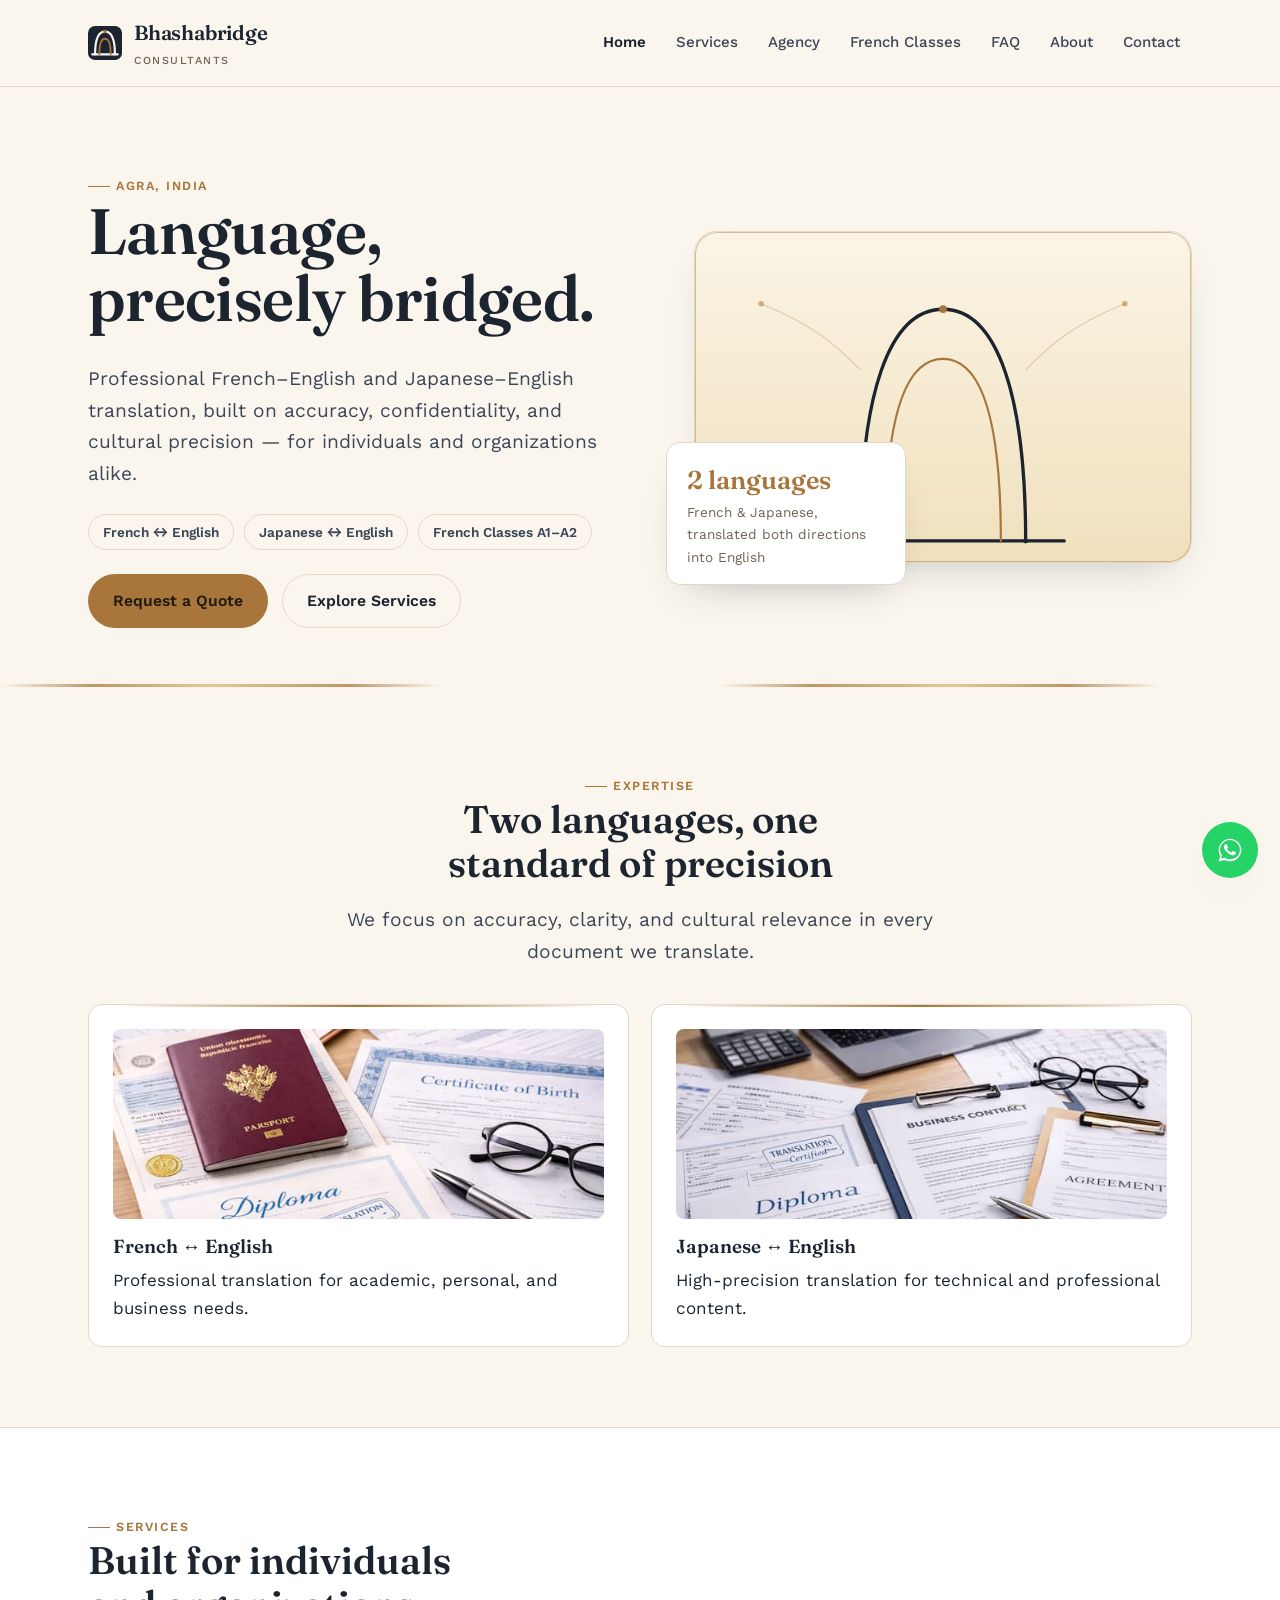
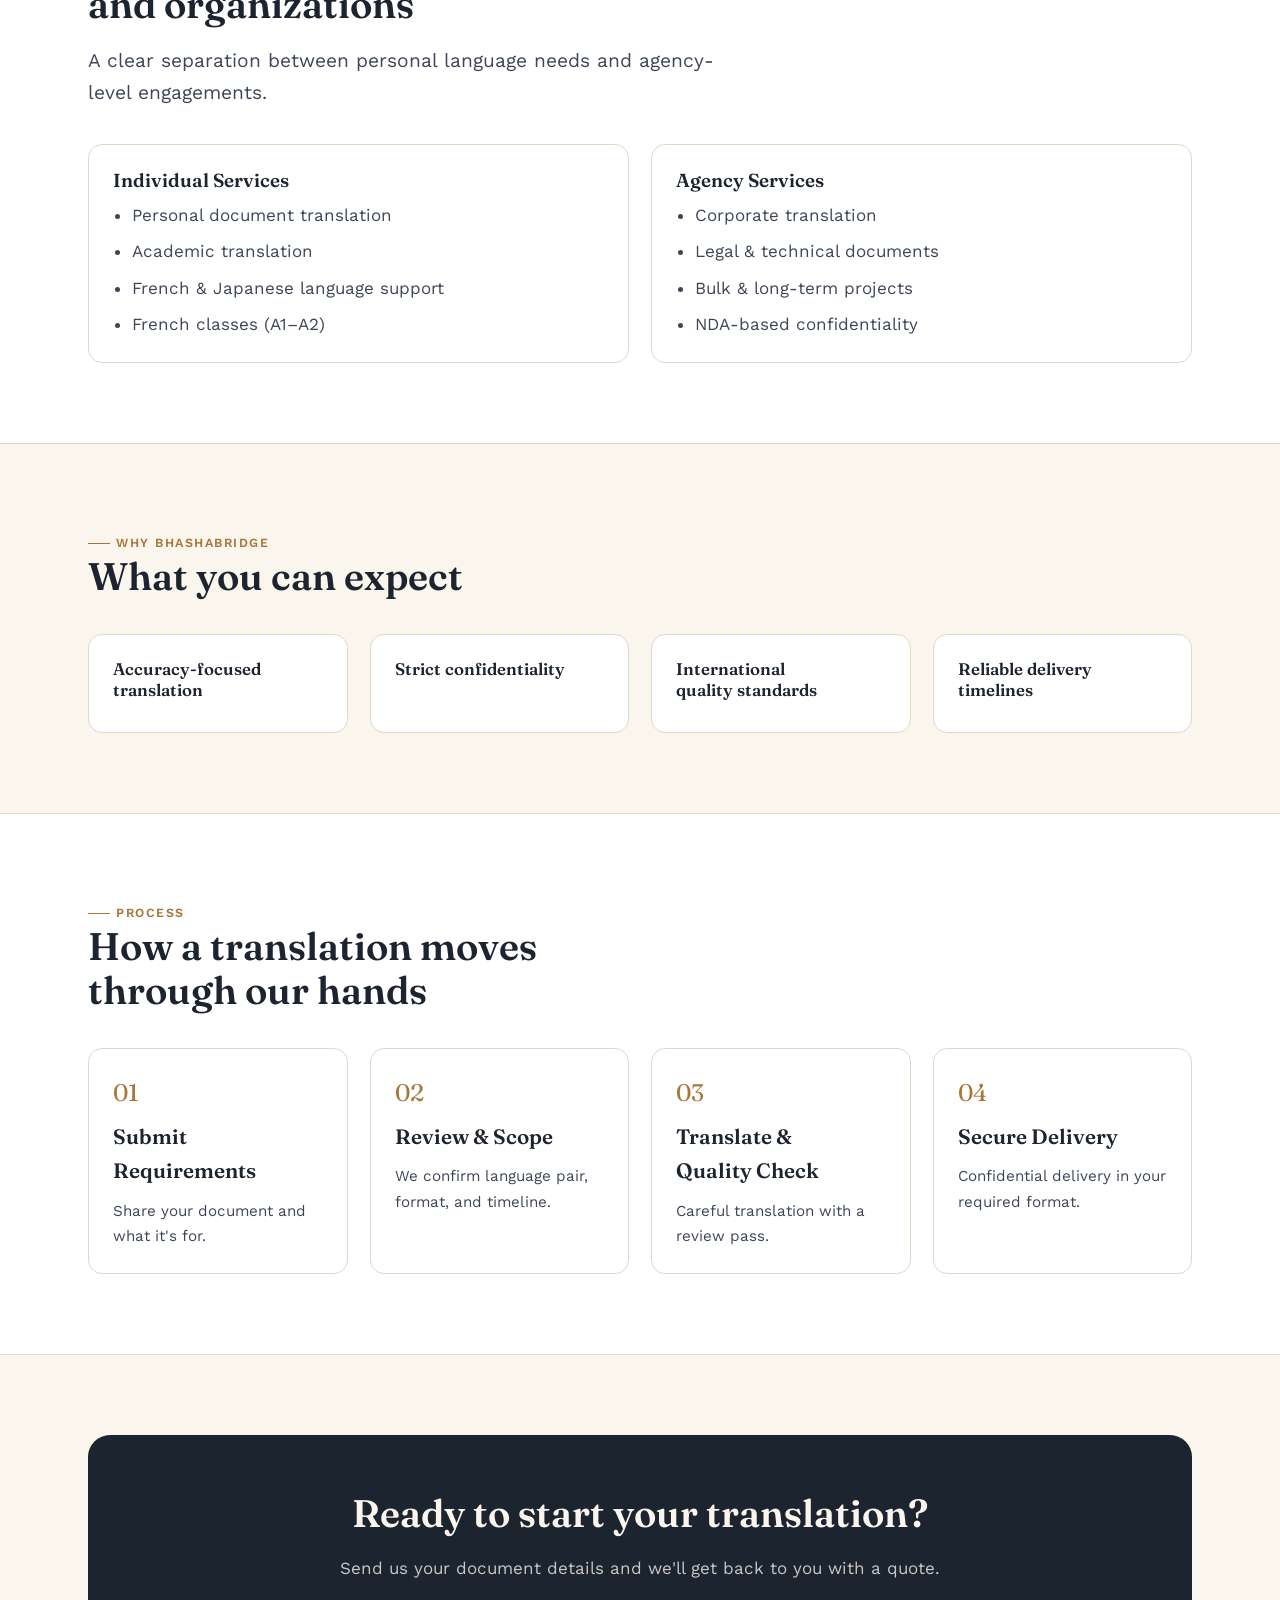
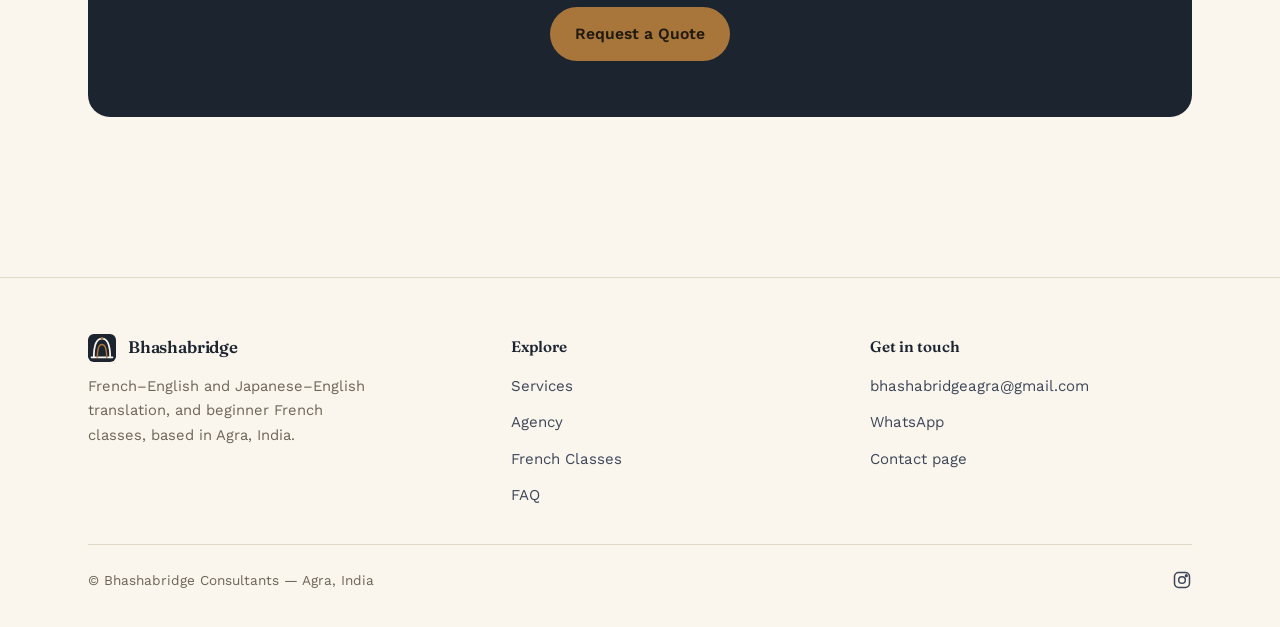
==== index.html @ 529362c1 "Initial commit: redesigned Bhashabridge Consultants site (preview) Full from-scratch redesign for co" ====
<!DOCTYPE html>
<html lang="en">
<head>
  <!-- Google tag (gtag.js) -->
  <script async src="https://www.googletagmanager.com/gtag/js?id=G-Y0MD5J903M"></script>
  <script>
    window.dataLayer = window.dataLayer || [];
    function gtag(){dataLayer.push(arguments);}
    gtag('js', new Date());
    gtag('config', 'G-Y0MD5J903M');
  </script>
  <meta charset="UTF-8">
  <meta name="google-site-verification" content="zL7UzHtaze_p1u-gUDIAyD9L0uUYgobgECRm8485taY" />
  <meta name="viewport" content="width=device-width, initial-scale=1.0">
  <title>Bhashabridge Consultants | French & Japanese Translation Services</title>
  <meta name="description" content="Professional French–English and Japanese–English translation services for individuals and businesses in Agra, India. Accurate, confidential, and culturally precise.">
  <meta name="keywords" content="translation services, French English translation, Japanese English translation, document translation, Bhashabridge, language consultants, Agra">
  <meta name="robots" content="noindex, nofollow">
  <meta name="theme-color" content="#1c2430">
  <link rel="canonical" href="https://www.bhasha-bridge.com/">

  <meta property="og:type" content="website">
  <meta property="og:url" content="https://www.bhasha-bridge.com/">
  <meta property="og:title" content="Bhashabridge Consultants | Expert Translation Services">
  <meta property="og:description" content="Accurate, confidential, and culturally precise French and Japanese translation services for global clients.">
  <meta property="og:image" content="https://www.bhasha-bridge.com/assets/images/og-image.png">
  <meta property="og:image:width" content="1200">
  <meta property="og:image:height" content="630">
  <meta property="og:locale" content="en_IN">
  <meta property="og:site_name" content="Bhashabridge Consultants">

  <meta name="twitter:card" content="summary_large_image">
  <meta name="twitter:title" content="Bhashabridge Consultants | Expert Translation Services">
  <meta name="twitter:description" content="Accurate, confidential, and culturally precise French and Japanese translation services for global clients.">
  <meta name="twitter:image" content="https://www.bhasha-bridge.com/assets/images/og-image.png">

  <link rel="icon" type="image/svg+xml" href="assets/images/favicon.svg">
  <link rel="icon" type="image/png" sizes="32x32" href="assets/images/favicon-32.png">
  <link rel="apple-touch-icon" href="assets/images/favicon.png">

  <script type="application/ld+json">
  {
    "@context": "https://schema.org",
    "@type": "ProfessionalService",
    "name": "Bhashabridge Consultants",
    "url": "https://www.bhasha-bridge.com",
    "logo": "https://www.bhasha-bridge.com/assets/images/favicon.png",
    "description": "Professional French–English and Japanese–English translation services for individuals and businesses.",
    "email": "bhashabridgeagra@gmail.com",
    "telephone": "+91-9258577903",
    "image": "https://www.bhasha-bridge.com/assets/images/og-image.png",
    "address": { "@type": "PostalAddress", "addressLocality": "Agra", "addressCountry": "IN" },
    "areaServed": "IN",
    "sameAs": ["https://www.instagram.com/bhashabridgeagra"]
  }
  </script>

  <link rel="stylesheet" href="css/style.css">
</head>
<body>

<header class="site-head">
  <div class="head-inner">
    <a href="index.html" class="brand">
      <svg viewBox="0 0 48 48" aria-hidden="true">
        <rect width="48" height="48" rx="10" fill="#1c2430"/>
        <path d="M10 40 C10 20 15 8 24 8 C33 8 38 20 38 40" fill="none" stroke="#faf6ee" stroke-width="3" stroke-linecap="round"/>
        <path d="M6 40 H42" fill="none" stroke="#faf6ee" stroke-width="3" stroke-linecap="round"/>
        <path d="M16 40 C16 26 19 18 24 18 C29 18 32 26 32 40" fill="none" stroke="#a8763a" stroke-width="2.5" stroke-linecap="round"/>
        <circle cx="24" cy="8" r="2.4" fill="#a8763a"/>
      </svg>
      <span class="brand-word">Bhashabridge<span class="sub">Consultants</span></span>
    </a>
    <button class="menu-toggle" onclick="toggleMenu()" aria-label="Toggle navigation"><span class="bars"></span></button>
    <nav class="site-nav">
      <a href="index.html" class="active">Home</a>
      <a href="services.html">Services</a>
      <a href="agency.html">Agency</a>
      <a href="french-classes.html">French Classes</a>
      <a href="faq.html">FAQ</a>
      <a href="about.html">About</a>
      <a href="contact.html">Contact</a>
    </nav>
  </div>
</header>

<section class="hero">
  <div class="wrap hero-grid">
    <div class="hero-copy">
      <span class="eyebrow">Agra, India</span>
      <h1>Language, precisely bridged.</h1>
      <p class="lead">Professional French–English and Japanese–English translation, built on accuracy, confidentiality, and cultural precision — for individuals and organizations alike.</p>
      <div class="pills">
        <span class="pill">French ↔ English</span>
        <span class="pill">Japanese ↔ English</span>
        <span class="pill">French Classes A1–A2</span>
      </div>
      <div class="hero-actions">
        <a class="btn gold" href="contact.html#quote">Request a Quote</a>
        <a class="btn ghost" href="services.html">Explore Services</a>
      </div>
    </div>
    <div class="hero-art">
      <div class="frame">
        <img src="assets/images/hero-art.svg" alt="" loading="eager">
      </div>
      <div class="stat-card">
        <div class="fig">2 languages</div>
        <div class="cap">French &amp; Japanese, translated both directions into English</div>
      </div>
    </div>
  </div>
</section>

<hr class="seam wrap">

<section class="block">
  <div class="wrap">
    <div class="section-head center">
      <span class="eyebrow center" style="justify-content:center;">Expertise</span>
      <h2>Two languages, one standard of precision</h2>
      <p class="lead" style="margin:0 auto;">We focus on accuracy, clarity, and cultural relevance in every document we translate.</p>
    </div>
    <div class="grid cols-2">
      <div class="card seam-top">
        <img src="assets/images/card-1.jpg" alt="Personal documents and certificates for French translation">
        <h3>French ↔ English</h3>
        <p>Professional translation for academic, personal, and business needs.</p>
      </div>
      <div class="card seam-top">
        <img src="assets/images/card-2.jpg" alt="Business and legal documents for Japanese translation">
        <h3>Japanese ↔ English</h3>
        <p>High-precision translation for technical and professional content.</p>
      </div>
    </div>
  </div>
</section>

<section class="block raised">
  <div class="wrap">
    <div class="section-head">
      <span class="eyebrow">Services</span>
      <h2>Built for individuals and organizations</h2>
      <p class="lead">A clear separation between personal language needs and agency-level engagements.</p>
    </div>
    <div class="grid cols-2">
      <div class="card">
        <h3>Individual Services</h3>
        <ul>
          <li>Personal document translation</li>
          <li>Academic translation</li>
          <li>French &amp; Japanese language support</li>
          <li>French classes (A1–A2)</li>
        </ul>
      </div>
      <div class="card">
        <h3>Agency Services</h3>
        <ul>
          <li>Corporate translation</li>
          <li>Legal &amp; technical documents</li>
          <li>Bulk &amp; long-term projects</li>
          <li>NDA-based confidentiality</li>
        </ul>
      </div>
    </div>
  </div>
</section>

<section class="block">
  <div class="wrap">
    <div class="section-head">
      <span class="eyebrow">Why Bhashabridge</span>
      <h2>What you can expect</h2>
    </div>
    <div class="grid">
      <div class="card"><h3 style="font-size:1.05rem;">Accuracy-focused translation</h3></div>
      <div class="card"><h3 style="font-size:1.05rem;">Strict confidentiality</h3></div>
      <div class="card"><h3 style="font-size:1.05rem;">International quality standards</h3></div>
      <div class="card"><h3 style="font-size:1.05rem;">Reliable delivery timelines</h3></div>
    </div>
  </div>
</section>

<section class="block raised">
  <div class="wrap">
    <div class="section-head">
      <span class="eyebrow">Process</span>
      <h2>How a translation moves through our hands</h2>
    </div>
    <div class="steps">
      <div class="step"><h4>Submit Requirements</h4><p style="margin:0; color:var(--ink-soft); font-size:0.95rem;">Share your document and what it's for.</p></div>
      <div class="step"><h4>Review &amp; Scope</h4><p style="margin:0; color:var(--ink-soft); font-size:0.95rem;">We confirm language pair, format, and timeline.</p></div>
      <div class="step"><h4>Translate &amp; Quality Check</h4><p style="margin:0; color:var(--ink-soft); font-size:0.95rem;">Careful translation with a review pass.</p></div>
      <div class="step"><h4>Secure Delivery</h4><p style="margin:0; color:var(--ink-soft); font-size:0.95rem;">Confidential delivery in your required format.</p></div>
    </div>
  </div>
</section>

<section class="block">
  <div class="wrap">
    <div class="cta-band">
      <h2>Ready to start your translation?</h2>
      <p>Send us your document details and we'll get back to you with a quote.</p>
      <a class="btn gold" href="contact.html#quote">Request a Quote</a>
    </div>
  </div>
</section>

<footer class="site-foot">
  <div class="wrap">
    <div class="foot-grid">
      <div>
        <a href="index.html" class="brand" style="margin-bottom:12px;">
          <svg viewBox="0 0 48 48" aria-hidden="true" style="width:28px;height:28px;">
            <rect width="48" height="48" rx="10" fill="#1c2430"/>
            <path d="M10 40 C10 20 15 8 24 8 C33 8 38 20 38 40" fill="none" stroke="#faf6ee" stroke-width="3" stroke-linecap="round"/>
            <path d="M6 40 H42" fill="none" stroke="#faf6ee" stroke-width="3" stroke-linecap="round"/>
            <path d="M16 40 C16 26 19 18 24 18 C29 18 32 26 32 40" fill="none" stroke="#a8763a" stroke-width="2.5" stroke-linecap="round"/>
            <circle cx="24" cy="8" r="2.4" fill="#a8763a"/>
          </svg>
          <span class="brand-word" style="font-size:1.05rem;">Bhashabridge</span>
        </a>
        <p style="color:var(--muted); font-size:0.92rem; max-width:32ch;">French–English and Japanese–English translation, and beginner French classes, based in Agra, India.</p>
      </div>
      <div>
        <h4>Explore</h4>
        <ul>
          <li><a href="services.html">Services</a></li>
          <li><a href="agency.html">Agency</a></li>
          <li><a href="french-classes.html">French Classes</a></li>
          <li><a href="faq.html">FAQ</a></li>
        </ul>
      </div>
      <div>
        <h4>Get in touch</h4>
        <ul>
          <li><a href="mailto:bhashabridgeagra@gmail.com">bhashabridgeagra@gmail.com</a></li>
          <li><a href="https://wa.me/919258577903" target="_blank" rel="noopener">WhatsApp</a></li>
          <li><a href="contact.html">Contact page</a></li>
        </ul>
      </div>
    </div>
    <div class="foot-bottom">
      <span>© Bhashabridge Consultants — Agra, India</span>
      <div class="social-row">
        <a href="https://www.instagram.com/bhashabridgeagra" target="_blank" rel="noopener" aria-label="Instagram">
          <svg viewBox="0 0 24 24" fill="none" stroke="currentColor" stroke-width="1.8"><rect x="3" y="3" width="18" height="18" rx="5"/><circle cx="12" cy="12" r="4"/><circle cx="17.2" cy="6.8" r="1"/></svg>
        </a>
      </div>
    </div>
  </div>
</footer>

<a href="https://wa.me/919258577903" class="whatsapp-float" aria-label="Chat on WhatsApp">
  <svg viewBox="0 0 32 32" fill="white"><path d="M16 3C9 3 3 9 3 16c0 2.4.6 4.6 1.8 6.6L3 29l6.6-1.7c1.9 1 4 1.6 6.4 1.6 7 0 13-6 13-13S23 3 16 3zm0 23.6c-2.1 0-4.1-.6-5.8-1.6l-.4-.2-4 .9 1-3.9-.3-.4C5.4 19.4 4.7 17.5 4.7 16 4.7 9.9 9.9 4.7 16 4.7S27.3 9.9 27.3 16 22.1 26.6 16 26.6zm6.1-8.3c-.3-.2-2-1-2.3-1.1-.3-.1-.5-.2-.8.2-.2.3-.9 1.1-1.1 1.3-.2.2-.4.2-.7.1-.3-.2-1.4-.5-2.6-1.6-1-.9-1.6-2-1.8-2.3-.2-.3 0-.5.1-.6.1-.1.3-.4.5-.6.1-.2.2-.3.3-.5.1-.2 0-.4 0-.6 0-.2-.8-1.9-1.1-2.6-.3-.7-.6-.6-.8-.6h-.6c-.2 0-.6.1-.9.4-.3.3-1.2 1.1-1.2 2.8 0 1.7 1.2 3.3 1.4 3.5.2.2 2.4 3.7 5.9 5.1.8.3 1.4.5 1.9.7.8.3 1.5.2 2.1.1.6-.1 2-.8 2.2-1.6.3-.8.3-1.4.2-1.6-.1-.1-.3-.2-.6-.4z"/></svg>
</a>

<script src="js/nav.js"></script>
</body>
</html>
---- css/style.css ----
/* ==========================================================================
   Bhashabridge Consultants — design tokens
   Concept: language bridging + Agra's Mughal arch heritage + kintsugi seams
   (the Japanese art of joining broken pottery with gold — languages joined).
   ========================================================================== */

@import url('https://fonts.googleapis.com/css2?family=Fraunces:opsz,wght,ital@9..144,400,500,600;9..144,1,500&family=Work+Sans:wght@400;500;600;700&display=swap');

:root {
  /* ---- color: light ---- */
  --ink:        #1c2430;   /* deep indigo-charcoal — dual reference to French bleu & Japanese aizome indigo dye */
  --ink-soft:   #3d4657;
  --paper:      #faf6ee;   /* warm parchment — the paper a translated document is printed on */
  --paper-raised: #ffffff;
  --gold:       #a8763a;   /* kintsugi seam / Mughal brass */
  --gold-soft:  #dfb877;
  --gold-tint:  #f3e6cc;
  --line:       #e2d8c6;   /* warm neutral, not grey */
  --muted:      #6c6455;
  --focus:      #2d3a56;

  --shadow: 0 18px 40px -22px rgba(28, 36, 48, 0.28);
  --shadow-sm: 0 8px 18px -10px rgba(28, 36, 48, 0.22);

  --radius-lg: 22px;
  --radius-md: 14px;
  --radius-sm: 8px;

  --sp-1: 0.5rem;
  --sp-2: 1rem;
  --sp-3: 1.5rem;
  --sp-4: 2.25rem;
  --sp-5: 3.5rem;
  --sp-6: 5rem;
  --sp-7: 7rem;

  --font-display: "Fraunces", "Iowan Old Style", Georgia, serif;
  --font-body: "Work Sans", -apple-system, "Segoe UI", sans-serif;

  --fs-eyebrow: 0.78rem;
  --fs-small: 0.92rem;
  --fs-body: 1.0625rem;
  --fs-lead: 1.2rem;
  --fs-h4: 1.3rem;
  --fs-h3: 1.7rem;
  --fs-h2: clamp(1.9rem, 3vw, 2.5rem);
  --fs-h1: clamp(2.6rem, 5vw, 4.1rem);

  --max: 1160px;
}

@media (prefers-color-scheme: dark) {
  :root {
    --ink:        #efe9dc;
    --ink-soft:   #c9c2b2;
    --paper:      #171a22;
    --paper-raised: #1f232d;
    --gold:       #e0b06a;
    --gold-soft:  #a8763a;
    --gold-tint:  #2b2417;
    --line:       #333a48;
    --muted:      #9b9587;
    --focus:      #e0b06a;
    --shadow: 0 18px 40px -20px rgba(0, 0, 0, 0.6);
    --shadow-sm: 0 8px 18px -10px rgba(0, 0, 0, 0.5);
  }
}

/* ---- reset ---- */
* { box-sizing: border-box; }
html { scroll-behavior: smooth; }
body {
  margin: 0;
  background: var(--paper);
  color: var(--ink);
  font-family: var(--font-body);
  font-size: var(--fs-body);
  line-height: 1.65;
  -webkit-font-smoothing: antialiased;
}
img { max-width: 100%; display: block; }
a { color: inherit; }
h1, h2, h3, h4 {
  font-family: var(--font-display);
  font-weight: 600;
  color: var(--ink);
  text-wrap: balance;
  margin: 0 0 0.5em;
}
h1 { font-size: var(--fs-h1); line-height: 1.05; letter-spacing: -0.01em; }
h2 { font-size: var(--fs-h2); line-height: 1.15; }
h3 { font-size: var(--fs-h3); line-height: 1.25; }
h4 { font-size: var(--fs-h4); }
p { margin: 0 0 1em; max-width: 62ch; }
.lead { font-size: var(--fs-lead); color: var(--ink-soft); }
:focus-visible {
  outline: 2px solid var(--focus);
  outline-offset: 3px;
}
@media (prefers-reduced-motion: reduce) {
  * { animation-duration: 0.01ms !important; transition-duration: 0.01ms !important; scroll-behavior: auto !important; }
}

.eyebrow {
  font-size: var(--fs-eyebrow);
  text-transform: uppercase;
  letter-spacing: 0.12em;
  color: var(--gold);
  font-weight: 600;
  display: inline-flex;
  align-items: center;
  gap: 0.5em;
}
.eyebrow::before {
  content: "";
  width: 22px;
  height: 1px;
  background: var(--gold);
}

.wrap { max-width: var(--max); margin: 0 auto; padding: 0 28px; }

/* ---- kintsugi seam divider: a gold line with an irregular repair-joint feel ---- */
.seam {
  height: 3px;
  border: 0;
  margin: 0;
  background: linear-gradient(90deg,
    transparent 0%, var(--gold) 8%, var(--gold-soft) 18%, var(--gold) 30%,
    transparent 38%, transparent 62%,
    var(--gold) 70%, var(--gold-soft) 82%, var(--gold) 92%, transparent 100%);
  opacity: 0.75;
}

/* ---- header / nav ---- */
header.site-head {
  position: sticky;
  top: 0;
  z-index: 40;
  background: color-mix(in srgb, var(--paper) 88%, transparent);
  backdrop-filter: blur(10px);
  border-bottom: 1px solid var(--line);
}
.head-inner {
  max-width: var(--max);
  margin: 0 auto;
  padding: 16px 28px;
  display: flex;
  align-items: center;
  justify-content: space-between;
  gap: 20px;
}
.brand {
  display: flex;
  align-items: center;
  gap: 12px;
  text-decoration: none;
}
.brand svg { width: 34px; height: 34px; flex: none; }
.brand-word {
  font-family: var(--font-display);
  font-weight: 600;
  font-size: 1.28rem;
  letter-spacing: -0.01em;
  color: var(--ink);
}
.brand-word .sub {
  display: block;
  font-family: var(--font-body);
  font-size: 0.68rem;
  font-weight: 500;
  letter-spacing: 0.14em;
  text-transform: uppercase;
  color: var(--muted);
  margin-top: 2px;
}

nav.site-nav { display: flex; gap: 6px; align-items: center; }
nav.site-nav a {
  text-decoration: none;
  color: var(--ink-soft);
  font-size: 0.94rem;
  font-weight: 500;
  padding: 8px 12px;
  border-radius: 999px;
  transition: color 0.15s ease, background 0.15s ease;
}
nav.site-nav a:hover { color: var(--ink); background: var(--gold-tint); }
nav.site-nav a.active { color: var(--ink); font-weight: 600; }

.menu-toggle {
  display: none;
  background: none;
  border: 1px solid var(--line);
  border-radius: var(--radius-sm);
  width: 42px;
  height: 38px;
  cursor: pointer;
  color: var(--ink);
}
.menu-toggle span, .menu-toggle::before, .menu-toggle::after { content: none; }
.menu-toggle .bars { display: block; width: 18px; margin: 0 auto; border-top: 2px solid currentColor; position: relative; }
.menu-toggle .bars::before, .menu-toggle .bars::after {
  content: ""; position: absolute; left: 0; width: 18px; border-top: 2px solid currentColor;
}
.menu-toggle .bars::before { top: -6px; }
.menu-toggle .bars::after { top: 6px; }

/* ---- buttons ---- */
.btn {
  display: inline-flex;
  align-items: center;
  gap: 8px;
  padding: 13px 24px;
  border-radius: 999px;
  font-weight: 600;
  font-size: 0.98rem;
  text-decoration: none;
  border: 1px solid transparent;
  cursor: pointer;
  transition: transform 0.15s ease, box-shadow 0.15s ease, background 0.15s ease;
}
.btn.primary { background: var(--ink); color: var(--paper); }
.btn.primary:hover { transform: translateY(-2px); box-shadow: var(--shadow-sm); }
.btn.gold { background: var(--gold); color: #211a0f; }
.btn.gold:hover { transform: translateY(-2px); box-shadow: var(--shadow-sm); }
.btn.ghost { background: transparent; color: var(--ink); border-color: var(--line); }
.btn.ghost:hover { border-color: var(--gold); color: var(--gold); }

/* ---- hero (home): asymmetric two-column ---- */
.hero {
  padding: var(--sp-6) 0 var(--sp-5);
}
.hero-grid {
  display: grid;
  grid-template-columns: 1.05fr 0.95fr;
  gap: var(--sp-5);
  align-items: center;
}
.hero-copy .pills { display: flex; gap: 10px; margin: var(--sp-3) 0; flex-wrap: wrap; }
.pill {
  font-size: 0.85rem;
  font-weight: 600;
  padding: 6px 14px;
  border-radius: 999px;
  border: 1px solid var(--line);
  color: var(--ink-soft);
}
.hero-actions { display: flex; gap: 14px; margin-top: var(--sp-3); flex-wrap: wrap; }

.hero-art { position: relative; }
.hero-art .frame {
  border-radius: var(--radius-lg);
  overflow: hidden;
  border: 1px solid var(--line);
  box-shadow: var(--shadow);
  position: relative;
  aspect-ratio: 3 / 2;
}
.hero-art .frame::after {
  content: "";
  position: absolute; inset: 0;
  border-radius: var(--radius-lg);
  box-shadow: inset 0 0 0 1px color-mix(in srgb, var(--gold) 45%, transparent);
  pointer-events: none;
}
.hero-art img { width: 100%; height: 100%; object-fit: cover; }
.stat-card {
  position: absolute;
  left: -28px;
  bottom: -22px;
  background: var(--paper-raised);
  border: 1px solid var(--line);
  border-radius: var(--radius-md);
  padding: 16px 20px;
  box-shadow: var(--shadow);
  max-width: 240px;
}
.stat-card .fig { font-family: var(--font-display); font-size: 1.6rem; color: var(--gold); font-weight: 600; }
.stat-card .cap { font-size: 0.85rem; color: var(--muted); }

@media (max-width: 860px) {
  .hero-grid { grid-template-columns: 1fr; }
  .stat-card { position: static; margin-top: 16px; }
}

/* ---- sections ---- */
section.block { padding: var(--sp-6) 0; }
section.block.tight { padding: var(--sp-5) 0; }
section.block.raised { background: var(--paper-raised); border-top: 1px solid var(--line); border-bottom: 1px solid var(--line); }
.section-head { max-width: 640px; margin-bottom: var(--sp-4); }
.section-head.center { margin-left: auto; margin-right: auto; text-align: center; }

/* ---- card grids ---- */
.grid {
  display: grid;
  gap: 22px;
  grid-template-columns: repeat(auto-fit, minmax(min(250px, 100%), 1fr));
}
.grid.cols-2 { grid-template-columns: repeat(auto-fit, minmax(min(320px, 100%), 1fr)); }
.grid > * { min-width: 0; }
.card {
  background: var(--paper-raised);
  border: 1px solid var(--line);
  border-radius: var(--radius-md);
  padding: var(--sp-3);
  position: relative;
  min-width: 0;
}
.card.seam-top::before {
  content: "";
  position: absolute; top: 0; left: var(--sp-3); right: var(--sp-3);
  height: 2px;
  background: linear-gradient(90deg, transparent, var(--gold), transparent);
}
.card h3 { font-size: 1.18rem; margin-bottom: 0.4em; }
.card p:last-child { margin-bottom: 0; }
.card img { border-radius: var(--radius-sm); margin-bottom: var(--sp-2); width: 100%; height: 190px; object-fit: cover; }
.card ul { margin: 0; padding-left: 1.1em; }
.card li { margin-bottom: 0.5em; color: var(--ink-soft); }
.card li:last-child { margin-bottom: 0; }

/* ---- process / steps (numbered — order is real here: a workflow) ---- */
.steps { display: grid; gap: 22px; grid-template-columns: repeat(auto-fit, minmax(min(210px, 100%), 1fr)); counter-reset: step; }
.steps > * { min-width: 0; }
.step {
  border: 1px solid var(--line);
  border-radius: var(--radius-md);
  padding: var(--sp-3);
  background: var(--paper-raised);
}
.step::before {
  counter-increment: step;
  content: counter(step, decimal-leading-zero);
  font-family: var(--font-display);
  font-size: 1.5rem;
  color: var(--gold);
  display: block;
  margin-bottom: 0.3em;
}

/* ---- CTA band ---- */
.cta-band {
  background: var(--ink);
  color: var(--paper);
  border-radius: var(--radius-lg);
  padding: var(--sp-5);
  text-align: center;
}
.cta-band h2 { color: var(--paper); }
.cta-band p { color: color-mix(in srgb, var(--paper) 78%, transparent); margin-left: auto; margin-right: auto; }
.cta-band .btn.gold { margin-top: 8px; }

/* ---- forms ---- */
.form-card {
  background: var(--paper-raised);
  border: 1px solid var(--line);
  border-radius: var(--radius-lg);
  padding: var(--sp-4);
  max-width: 560px;
}
.field { margin-bottom: 16px; display: flex; flex-direction: column; gap: 6px; }
.field label { font-size: 0.85rem; font-weight: 600; color: var(--ink-soft); }
.field input, .field textarea {
  font-family: var(--font-body);
  font-size: 1rem;
  padding: 12px 14px;
  border-radius: var(--radius-sm);
  border: 1px solid var(--line);
  background: var(--paper);
  color: var(--ink);
}
.field input:focus, .field textarea:focus { border-color: var(--gold); }

/* ---- FAQ ---- */
.faq-item { border-bottom: 1px solid var(--line); padding: 22px 0; }
.faq-item:first-child { border-top: 1px solid var(--line); }
.faq-item h3 { font-size: 1.08rem; margin-bottom: 0.35em; }
.faq-item p { color: var(--ink-soft); margin-bottom: 0; }

/* ---- footer ---- */
footer.site-foot {
  border-top: 1px solid var(--line);
  padding: var(--sp-5) 0 var(--sp-4);
  margin-top: var(--sp-6);
}
.foot-grid {
  display: grid;
  grid-template-columns: 1.2fr 1fr 1fr;
  gap: var(--sp-4);
}
.foot-grid > div { min-width: 0; }
.foot-grid p, .foot-grid a { overflow-wrap: break-word; }
.foot-grid h4 { font-size: 0.95rem; margin-bottom: 0.8em; }
.foot-grid ul { list-style: none; margin: 0; padding: 0; display: flex; flex-direction: column; gap: 8px; }
.foot-grid a { text-decoration: none; color: var(--ink-soft); font-size: 0.94rem; }
.foot-grid a:hover { color: var(--gold); }
.foot-bottom {
  margin-top: var(--sp-4);
  padding-top: var(--sp-3);
  border-top: 1px solid var(--line);
  display: flex;
  justify-content: space-between;
  align-items: center;
  gap: 12px;
  flex-wrap: wrap;
  color: var(--muted);
  font-size: 0.85rem;
}
.social-row { display: flex; gap: 12px; }
.social-row a { color: var(--ink-soft); display: inline-flex; }
.social-row a:hover { color: var(--gold); }
.social-row svg { width: 20px; height: 20px; }

@media (max-width: 720px) {
  .foot-grid { grid-template-columns: 1fr 1fr; }
}
@media (max-width: 520px) {
  .foot-grid { grid-template-columns: 1fr; gap: var(--sp-3); }
}

/* ---- whatsapp float ---- */
.whatsapp-float {
  position: fixed;
  bottom: 22px;
  right: 22px;
  width: 56px;
  height: 56px;
  background: #25D366;
  border-radius: 50%;
  display: flex;
  align-items: center;
  justify-content: center;
  box-shadow: var(--shadow);
  z-index: 50;
}
.whatsapp-float svg { width: 28px; height: 28px; }

/* ---- responsive nav ---- */
@media (max-width: 880px) {
  .menu-toggle { display: block; }
  nav.site-nav {
    display: none;
    position: absolute;
    top: 100%;
    left: 0; right: 0;
    background: var(--paper);
    border-bottom: 1px solid var(--line);
    flex-direction: column;
    padding: 10px 20px 18px;
    gap: 2px;
  }
  nav.site-nav.show { display: flex; }
  nav.site-nav a { padding: 12px 8px; border-radius: var(--radius-sm); }
}

/* ---- utility ---- */
.center { text-align: center; }
.mt-0 { margin-top: 0; }
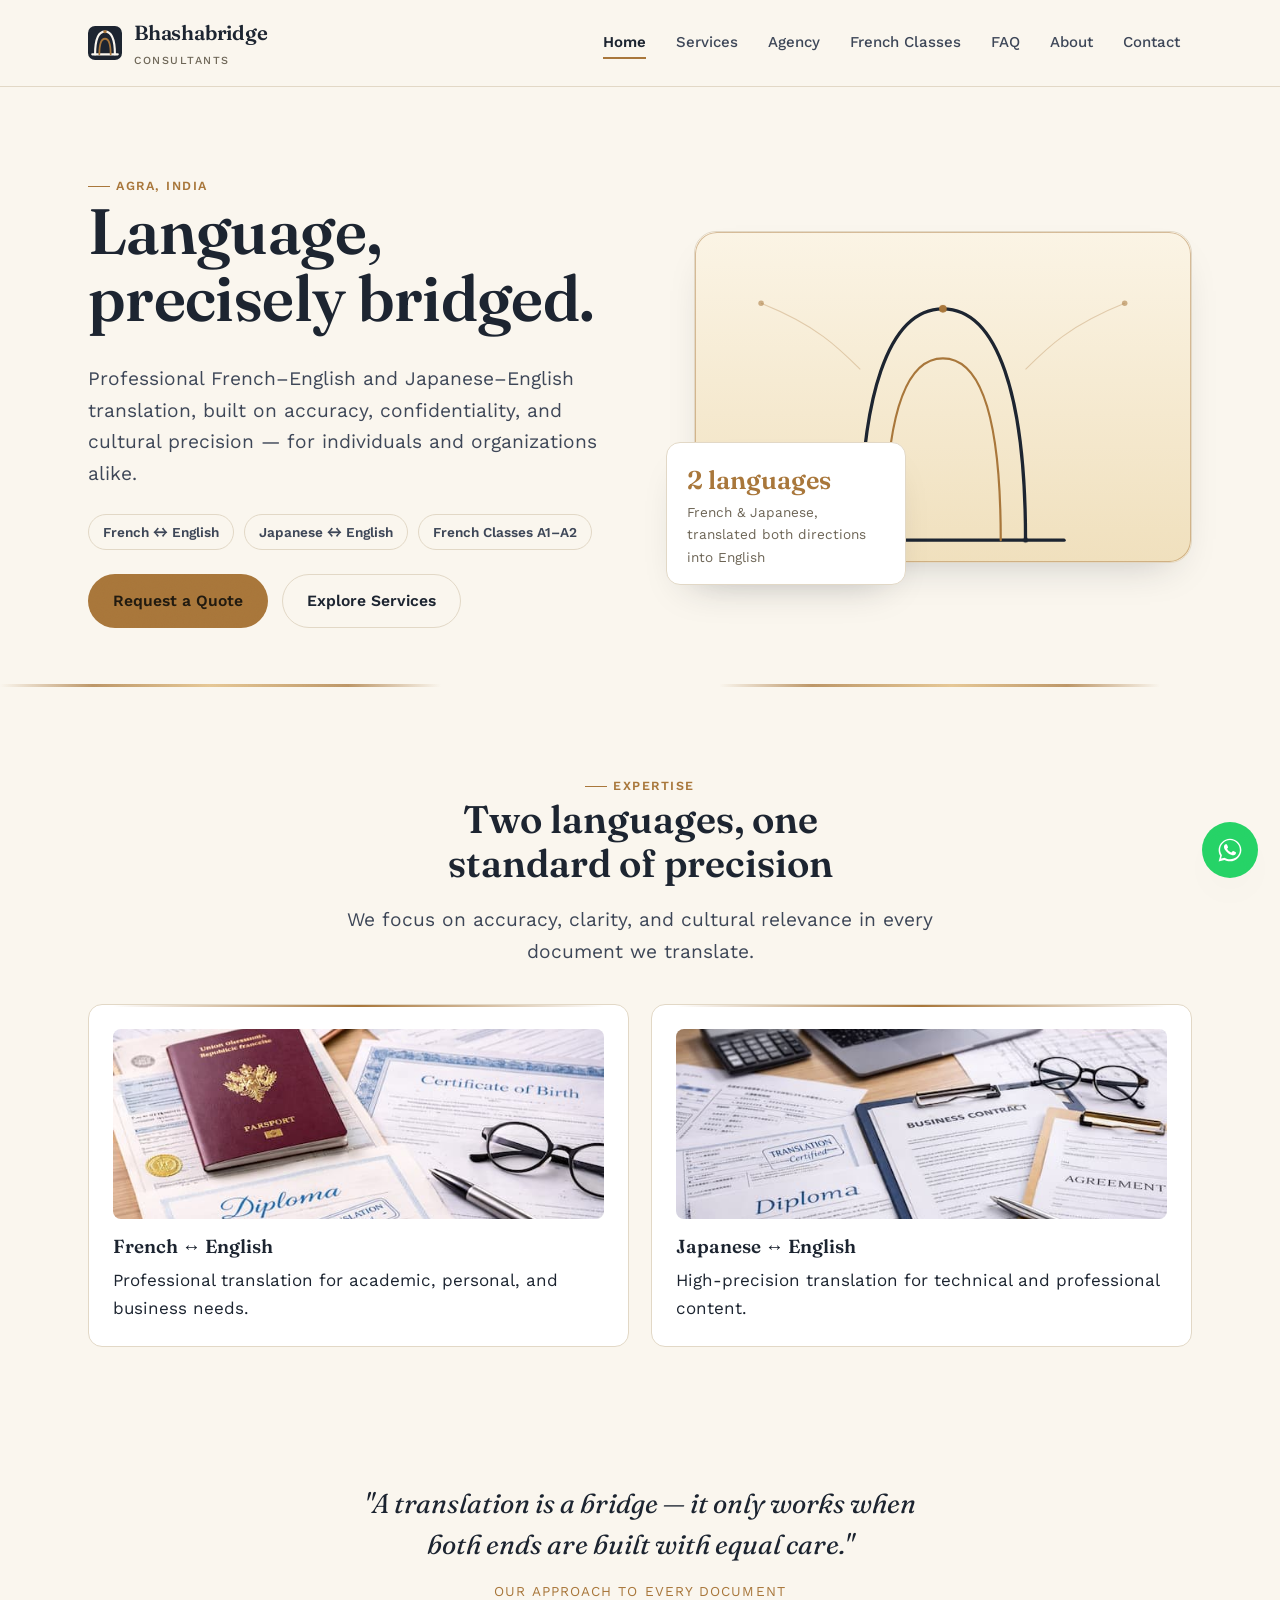
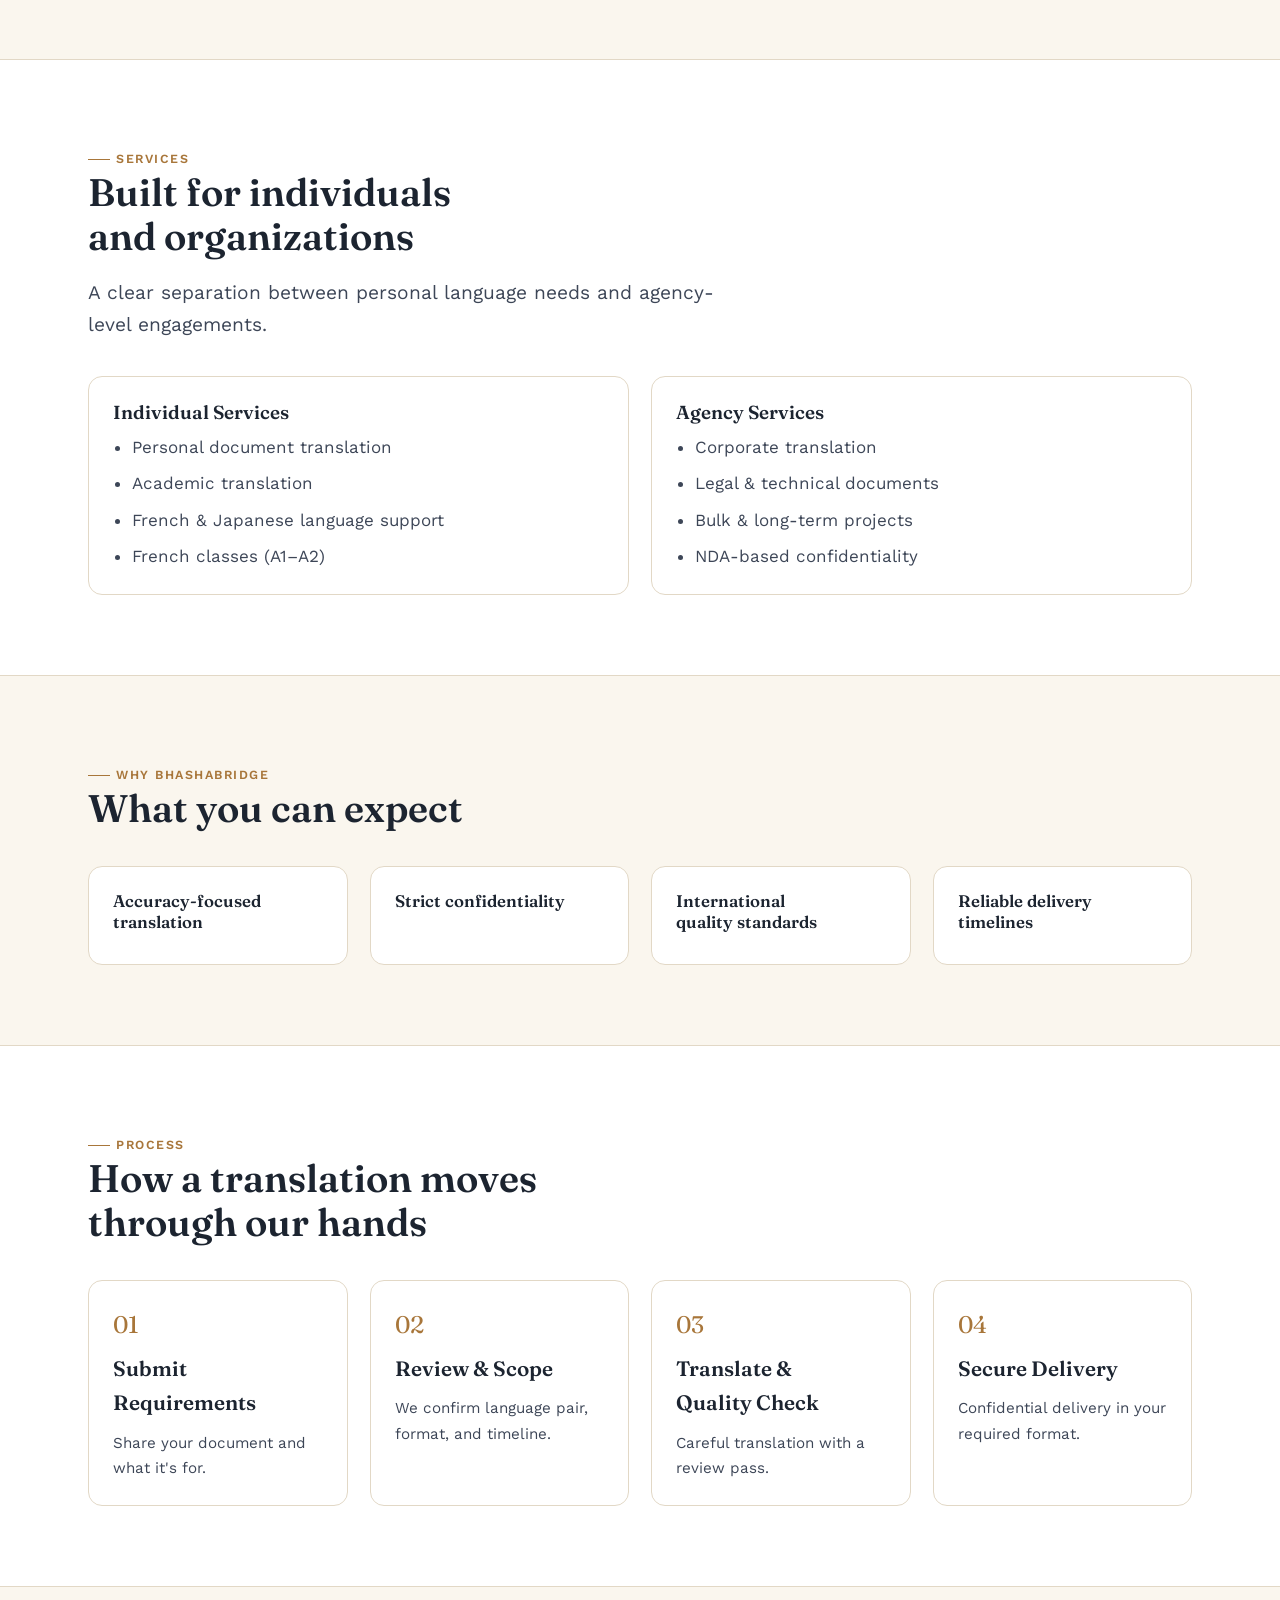
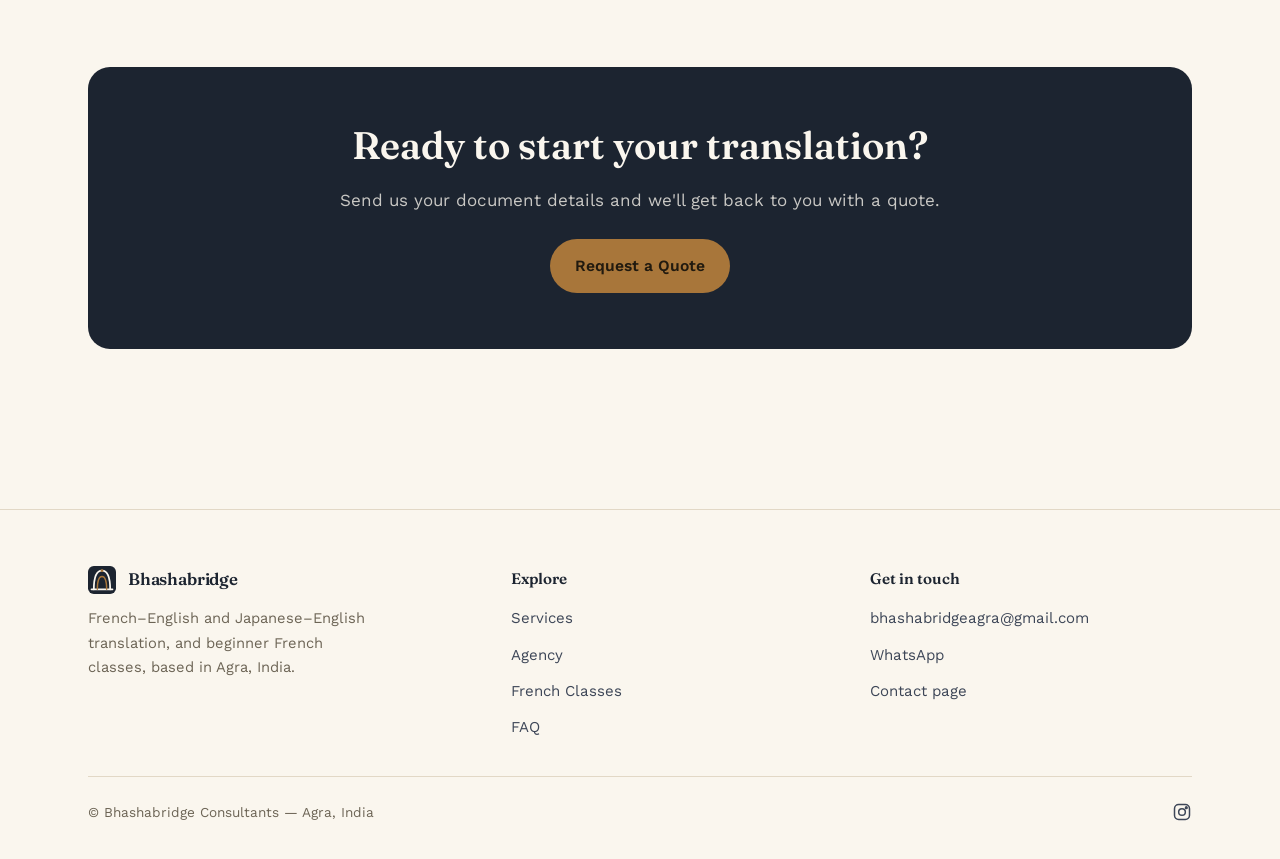
==== commit bb713df3: "Elevate design: motion, texture, and a signature hero animation Same update as the /v2 preview: anim" ====
--- a/index.html
+++ b/index.html
@@ -1,6 +1,7 @@
 <!DOCTYPE html>
 <html lang="en">
 <head>
+  <script>document.documentElement.classList.add('js')</script>
   <!-- Google tag (gtag.js) -->
   <script async src="https://www.googletagmanager.com/gtag/js?id=G-Y0MD5J903M"></script>
   <script>
@@ -55,9 +56,13 @@
   }
   </script>
 
+  <link rel="preconnect" href="https://fonts.googleapis.com">
+  <link rel="preconnect" href="https://fonts.gstatic.com" crossorigin>
+  <link rel="stylesheet" href="https://fonts.googleapis.com/css2?family=Fraunces:opsz,wght,ital@9..144,400,500,600;9..144,1,500&family=Work+Sans:wght@400;500;600;700&display=swap">
   <link rel="stylesheet" href="css/style.css">
 </head>
 <body>
+<div class="scroll-progress" aria-hidden="true"></div>
 
 <header class="site-head">
   <div class="head-inner">
@@ -102,7 +107,25 @@
     </div>
     <div class="hero-art">
       <div class="frame">
-        <img src="assets/images/hero-art.svg" alt="" loading="eager">
+        <svg class="hero-art-inline" viewBox="0 0 900 600" role="img" aria-label="An arched bridge motif in gold and ink" preserveAspectRatio="xMidYMid slice" style="width:100%;height:100%;">
+          <defs>
+            <linearGradient id="heroGrad" x1="0" y1="0" x2="0" y2="1">
+              <stop offset="0%" stop-color="#fbf4e5"/>
+              <stop offset="100%" stop-color="#f0e0bd"/>
+            </linearGradient>
+          </defs>
+          <rect width="900" height="600" fill="url(#heroGrad)"/>
+          <circle cx="120" cy="130" r="5" fill="#a8763a" opacity="0.55"/>
+          <path d="M120 130 C 220 170, 260 210, 300 250" fill="none" stroke="#a8763a" stroke-width="2" opacity="0.3"/>
+          <circle cx="780" cy="130" r="5" fill="#a8763a" opacity="0.55"/>
+          <path d="M780 130 C 680 170, 640 210, 600 250" fill="none" stroke="#a8763a" stroke-width="2" opacity="0.3"/>
+          <path d="M230 560 H670" fill="none" stroke="#1c2430" stroke-width="6" stroke-linecap="round"/>
+          <path d="M300 560 C300 300 350 140 450 140 C550 140 600 300 600 560" fill="none" stroke="#1c2430" stroke-width="6" stroke-linecap="round"/>
+          <path class="arch-inner" d="M345 560 C345 340 380 230 450 230 C520 230 555 340 555 560" fill="none" stroke="#a8763a" stroke-width="4" stroke-linecap="round"/>
+          <circle class="reveal-dot" cx="450" cy="140" r="7" fill="#a8763a"/>
+          <circle class="reveal-dot" cx="300" cy="560" r="4.5" fill="#1c2430"/>
+          <circle class="reveal-dot" cx="600" cy="560" r="4.5" fill="#1c2430"/>
+        </svg>
       </div>
       <div class="stat-card">
         <div class="fig">2 languages</div>
@@ -116,12 +139,12 @@
 
 <section class="block">
   <div class="wrap">
-    <div class="section-head center">
+    <div class="section-head center reveal">
       <span class="eyebrow center" style="justify-content:center;">Expertise</span>
       <h2>Two languages, one standard of precision</h2>
       <p class="lead" style="margin:0 auto;">We focus on accuracy, clarity, and cultural relevance in every document we translate.</p>
     </div>
-    <div class="grid cols-2">
+    <div class="grid cols-2 reveal-group">
       <div class="card seam-top">
         <img src="assets/images/card-1.jpg" alt="Personal documents and certificates for French translation">
         <h3>French ↔ English</h3>
@@ -136,14 +159,21 @@
   </div>
 </section>
 
+<section class="block tight">
+  <div class="wrap pull-quote reveal">
+    <blockquote>"A translation is a bridge — it only works when both ends are built with equal care."</blockquote>
+    <cite>Our approach to every document</cite>
+  </div>
+</section>
+
 <section class="block raised">
   <div class="wrap">
-    <div class="section-head">
+    <div class="section-head reveal">
       <span class="eyebrow">Services</span>
       <h2>Built for individuals and organizations</h2>
       <p class="lead">A clear separation between personal language needs and agency-level engagements.</p>
     </div>
-    <div class="grid cols-2">
+    <div class="grid cols-2 reveal-group">
       <div class="card">
         <h3>Individual Services</h3>
         <ul>
@@ -168,11 +198,11 @@
 
 <section class="block">
   <div class="wrap">
-    <div class="section-head">
+    <div class="section-head reveal">
       <span class="eyebrow">Why Bhashabridge</span>
       <h2>What you can expect</h2>
     </div>
-    <div class="grid">
+    <div class="grid reveal-group">
       <div class="card"><h3 style="font-size:1.05rem;">Accuracy-focused translation</h3></div>
       <div class="card"><h3 style="font-size:1.05rem;">Strict confidentiality</h3></div>
       <div class="card"><h3 style="font-size:1.05rem;">International quality standards</h3></div>
@@ -183,11 +213,11 @@
 
 <section class="block raised">
   <div class="wrap">
-    <div class="section-head">
+    <div class="section-head reveal">
       <span class="eyebrow">Process</span>
       <h2>How a translation moves through our hands</h2>
     </div>
-    <div class="steps">
+    <div class="steps reveal-group">
       <div class="step"><h4>Submit Requirements</h4><p style="margin:0; color:var(--ink-soft); font-size:0.95rem;">Share your document and what it's for.</p></div>
       <div class="step"><h4>Review &amp; Scope</h4><p style="margin:0; color:var(--ink-soft); font-size:0.95rem;">We confirm language pair, format, and timeline.</p></div>
       <div class="step"><h4>Translate &amp; Quality Check</h4><p style="margin:0; color:var(--ink-soft); font-size:0.95rem;">Careful translation with a review pass.</p></div>
@@ -198,7 +228,7 @@
 
 <section class="block">
   <div class="wrap">
-    <div class="cta-band">
+    <div class="cta-band reveal">
       <h2>Ready to start your translation?</h2>
       <p>Send us your document details and we'll get back to you with a quote.</p>
       <a class="btn gold" href="contact.html#quote">Request a Quote</a>
@@ -255,6 +285,7 @@
   <svg viewBox="0 0 32 32" fill="white"><path d="M16 3C9 3 3 9 3 16c0 2.4.6 4.6 1.8 6.6L3 29l6.6-1.7c1.9 1 4 1.6 6.4 1.6 7 0 13-6 13-13S23 3 16 3zm0 23.6c-2.1 0-4.1-.6-5.8-1.6l-.4-.2-4 .9 1-3.9-.3-.4C5.4 19.4 4.7 17.5 4.7 16 4.7 9.9 9.9 4.7 16 4.7S27.3 9.9 27.3 16 22.1 26.6 16 26.6zm6.1-8.3c-.3-.2-2-1-2.3-1.1-.3-.1-.5-.2-.8.2-.2.3-.9 1.1-1.1 1.3-.2.2-.4.2-.7.1-.3-.2-1.4-.5-2.6-1.6-1-.9-1.6-2-1.8-2.3-.2-.3 0-.5.1-.6.1-.1.3-.4.5-.6.1-.2.2-.3.3-.5.1-.2 0-.4 0-.6 0-.2-.8-1.9-1.1-2.6-.3-.7-.6-.6-.8-.6h-.6c-.2 0-.6.1-.9.4-.3.3-1.2 1.1-1.2 2.8 0 1.7 1.2 3.3 1.4 3.5.2.2 2.4 3.7 5.9 5.1.8.3 1.4.5 1.9.7.8.3 1.5.2 2.1.1.6-.1 2-.8 2.2-1.6.3-.8.3-1.4.2-1.6-.1-.1-.3-.2-.6-.4z"/></svg>
 </a>
 
+<script src="js/interactions.js"></script>
 <script src="js/nav.js"></script>
 </body>
 </html>
--- a/css/style.css
+++ b/css/style.css
@@ -4,7 +4,11 @@
    (the Japanese art of joining broken pottery with gold — languages joined).
    ========================================================================== */
 
-@import url('https://fonts.googleapis.com/css2?family=Fraunces:opsz,wght,ital@9..144,400,500,600;9..144,1,500&family=Work+Sans:wght@400;500;600;700&display=swap');
+/* Fraunces + Work Sans now loaded via <link> in <head> for faster discovery */
+
+@view-transition {
+  navigation: auto;
+}
 
 :root {
   /* ---- color: light ---- */
@@ -457,3 +461,138 @@
 /* ---- utility ---- */
 .center { text-align: center; }
 .mt-0 { margin-top: 0; }
+
+/* ==========================================================================
+   Signature polish: texture, motion, and micro-interactions
+   ========================================================================== */
+
+/* ---- selection & scrollbar ---- */
+::selection { background: var(--gold-soft); color: #21170a; }
+html { scrollbar-color: var(--gold-soft) var(--paper); scrollbar-width: thin; }
+::-webkit-scrollbar { width: 11px; }
+::-webkit-scrollbar-track { background: var(--paper); }
+::-webkit-scrollbar-thumb { background: var(--gold-soft); border-radius: 999px; border: 2px solid var(--paper); }
+::-webkit-scrollbar-thumb:hover { background: var(--gold); }
+
+/* ---- paper grain: a faint tactile texture, not decoration for its own sake ---- */
+body::before {
+  content: "";
+  position: fixed;
+  inset: 0;
+  z-index: 2147483647;
+  pointer-events: none;
+  opacity: 0.035;
+  mix-blend-mode: overlay;
+  background-image: url("data:image/svg+xml;utf8,<svg xmlns='http://www.w3.org/2000/svg'><filter id='n'><feTurbulence type='fractalNoise' baseFrequency='0.85' numOctaves='2' stitchTiles='stitch'/></filter><rect width='100%25' height='100%25' filter='url(%23n)'/></svg>");
+}
+
+/* ---- scroll progress bar ---- */
+.scroll-progress {
+  position: fixed;
+  top: 0; left: 0;
+  height: 3px;
+  width: 0%;
+  background: linear-gradient(90deg, var(--gold), var(--gold-soft));
+  z-index: 60;
+  transition: width 0.1s linear;
+}
+
+/* ---- nav underline ---- */
+nav.site-nav a { position: relative; }
+nav.site-nav a::after {
+  content: "";
+  position: absolute;
+  left: 12px; right: 12px; bottom: 4px;
+  height: 2px;
+  background: var(--gold);
+  transform: scaleX(0);
+  transform-origin: left;
+  transition: transform 0.25s ease;
+}
+nav.site-nav a:hover::after,
+nav.site-nav a.active::after { transform: scaleX(1); }
+
+/* ---- card hover lift ---- */
+.card {
+  transition: transform 0.25s ease, box-shadow 0.25s ease, border-color 0.25s ease;
+}
+.card:hover {
+  transform: translateY(-4px);
+  box-shadow: var(--shadow-sm);
+  border-color: var(--gold-soft);
+}
+.step { transition: transform 0.25s ease, box-shadow 0.25s ease; }
+.step:hover { transform: translateY(-3px); box-shadow: var(--shadow-sm); }
+
+.whatsapp-float { transition: transform 0.2s ease; }
+.whatsapp-float:hover { transform: scale(1.08); }
+
+/* ---- scroll reveal (progressive enhancement — invisible without JS) ---- */
+.js .reveal {
+  opacity: 0;
+  transform: translateY(22px);
+  transition: opacity 0.6s ease, transform 0.6s ease;
+}
+.js .reveal.in-view { opacity: 1; transform: translateY(0); }
+
+.js .reveal-group > * {
+  opacity: 0;
+  transform: translateY(18px);
+  transition: opacity 0.55s ease, transform 0.55s ease;
+}
+.js .reveal-group.in-view > * { opacity: 1; transform: translateY(0); }
+.js .reveal-group.in-view > *:nth-child(1) { transition-delay: 0s; }
+.js .reveal-group.in-view > *:nth-child(2) { transition-delay: 0.08s; }
+.js .reveal-group.in-view > *:nth-child(3) { transition-delay: 0.16s; }
+.js .reveal-group.in-view > *:nth-child(4) { transition-delay: 0.24s; }
+.js .reveal-group.in-view > *:nth-child(5) { transition-delay: 0.32s; }
+
+/* ---- hero arch: drawn like a seam being joined ---- */
+.js .hero-art-inline path {
+  stroke-dasharray: 1000;
+  stroke-dashoffset: 1000;
+  animation: draw-arch 1.6s ease forwards 0.3s;
+}
+.js .hero-art-inline .arch-inner { animation-delay: 0.7s; }
+.js .hero-art-inline .reveal-dot {
+  opacity: 0;
+  animation: fade-in 0.4s ease forwards 1.9s;
+}
+@keyframes draw-arch { to { stroke-dashoffset: 0; } }
+@keyframes fade-in { to { opacity: 1; } }
+
+/* ---- philosophy / pull-quote ---- */
+.pull-quote {
+  max-width: 640px;
+  margin: 0 auto;
+  text-align: center;
+}
+.pull-quote blockquote {
+  margin: 0;
+  font-family: var(--font-display);
+  font-style: italic;
+  font-size: clamp(1.3rem, 2.4vw, 1.7rem);
+  line-height: 1.5;
+  color: var(--ink);
+}
+.pull-quote cite {
+  display: block;
+  margin-top: var(--sp-2);
+  font-style: normal;
+  font-size: 0.85rem;
+  letter-spacing: 0.08em;
+  text-transform: uppercase;
+  color: var(--gold);
+}
+
+@media (prefers-reduced-motion: reduce) {
+  .js .reveal, .js .reveal-group > *, .js .hero-art-inline .reveal-dot {
+    animation: none !important;
+    opacity: 1 !important;
+    transform: none !important;
+  }
+  .js .hero-art-inline path {
+    animation: none !important;
+    stroke-dashoffset: 0 !important;
+  }
+}
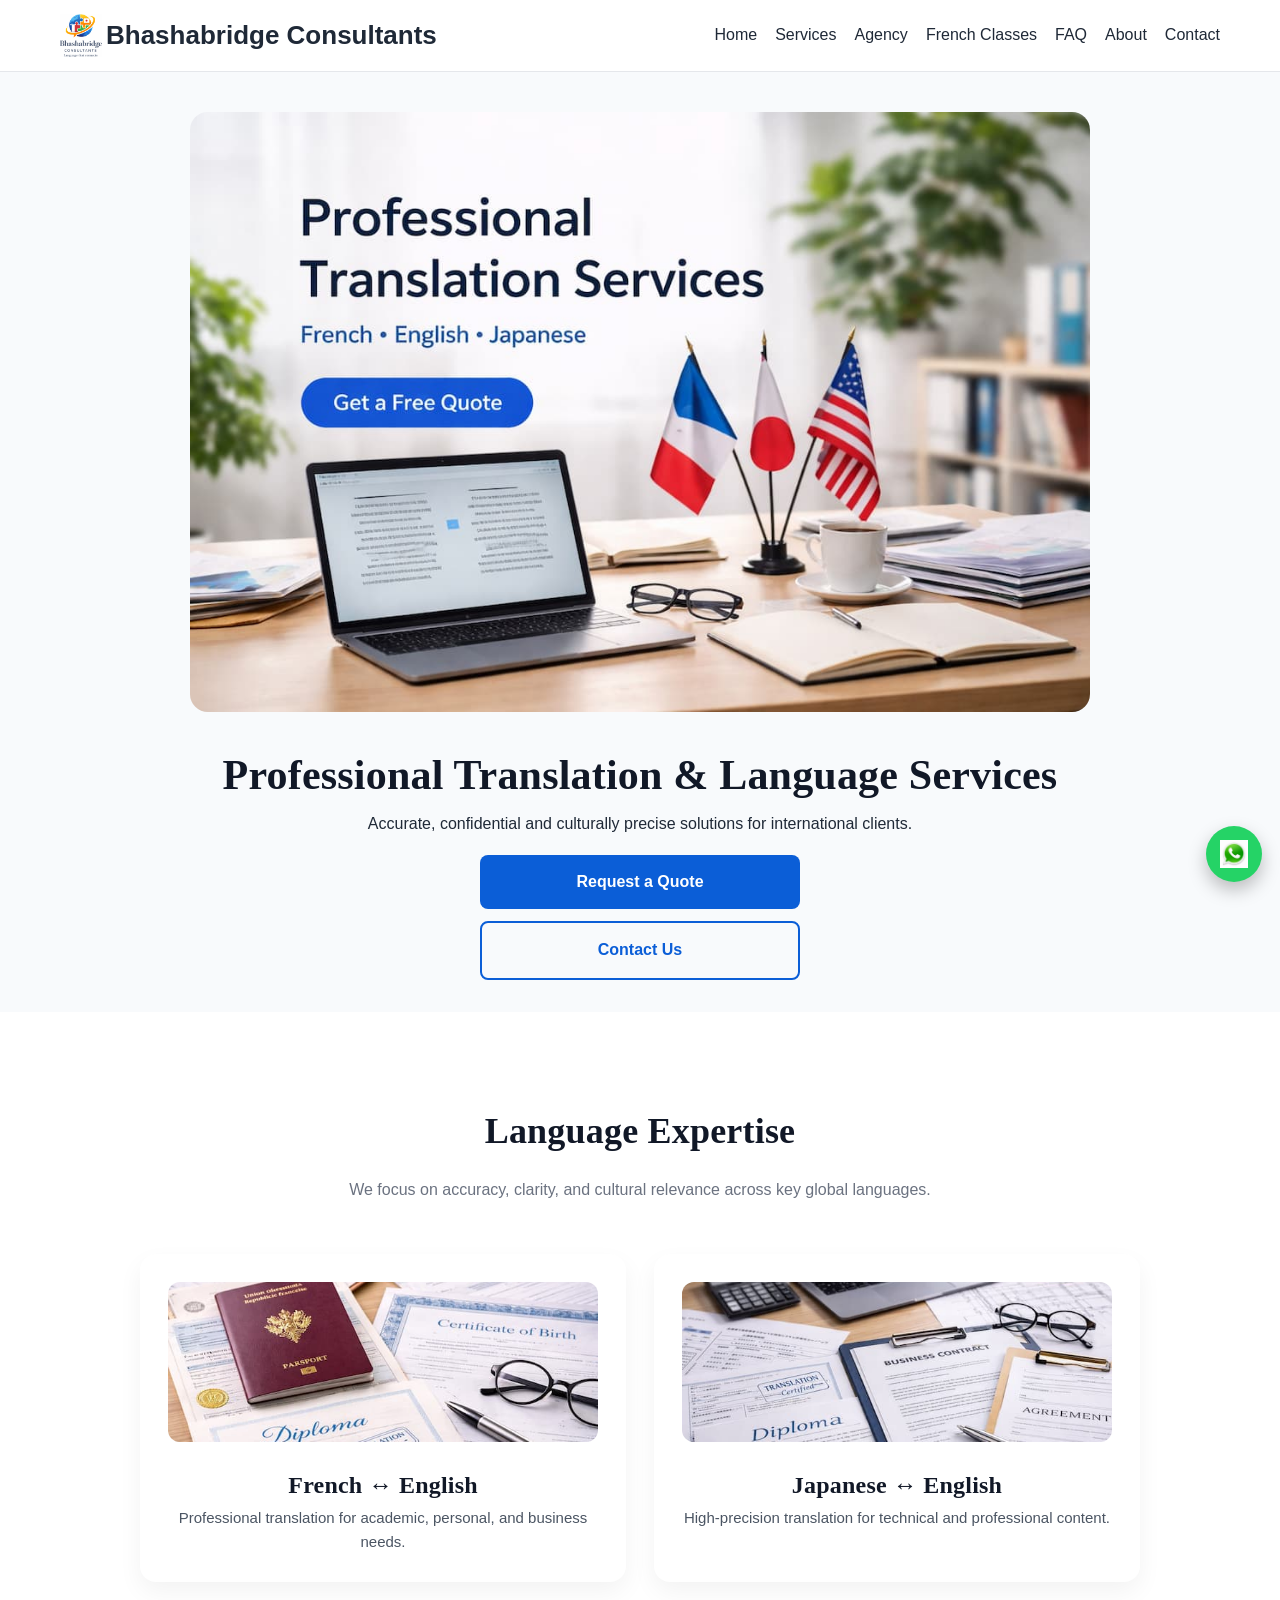
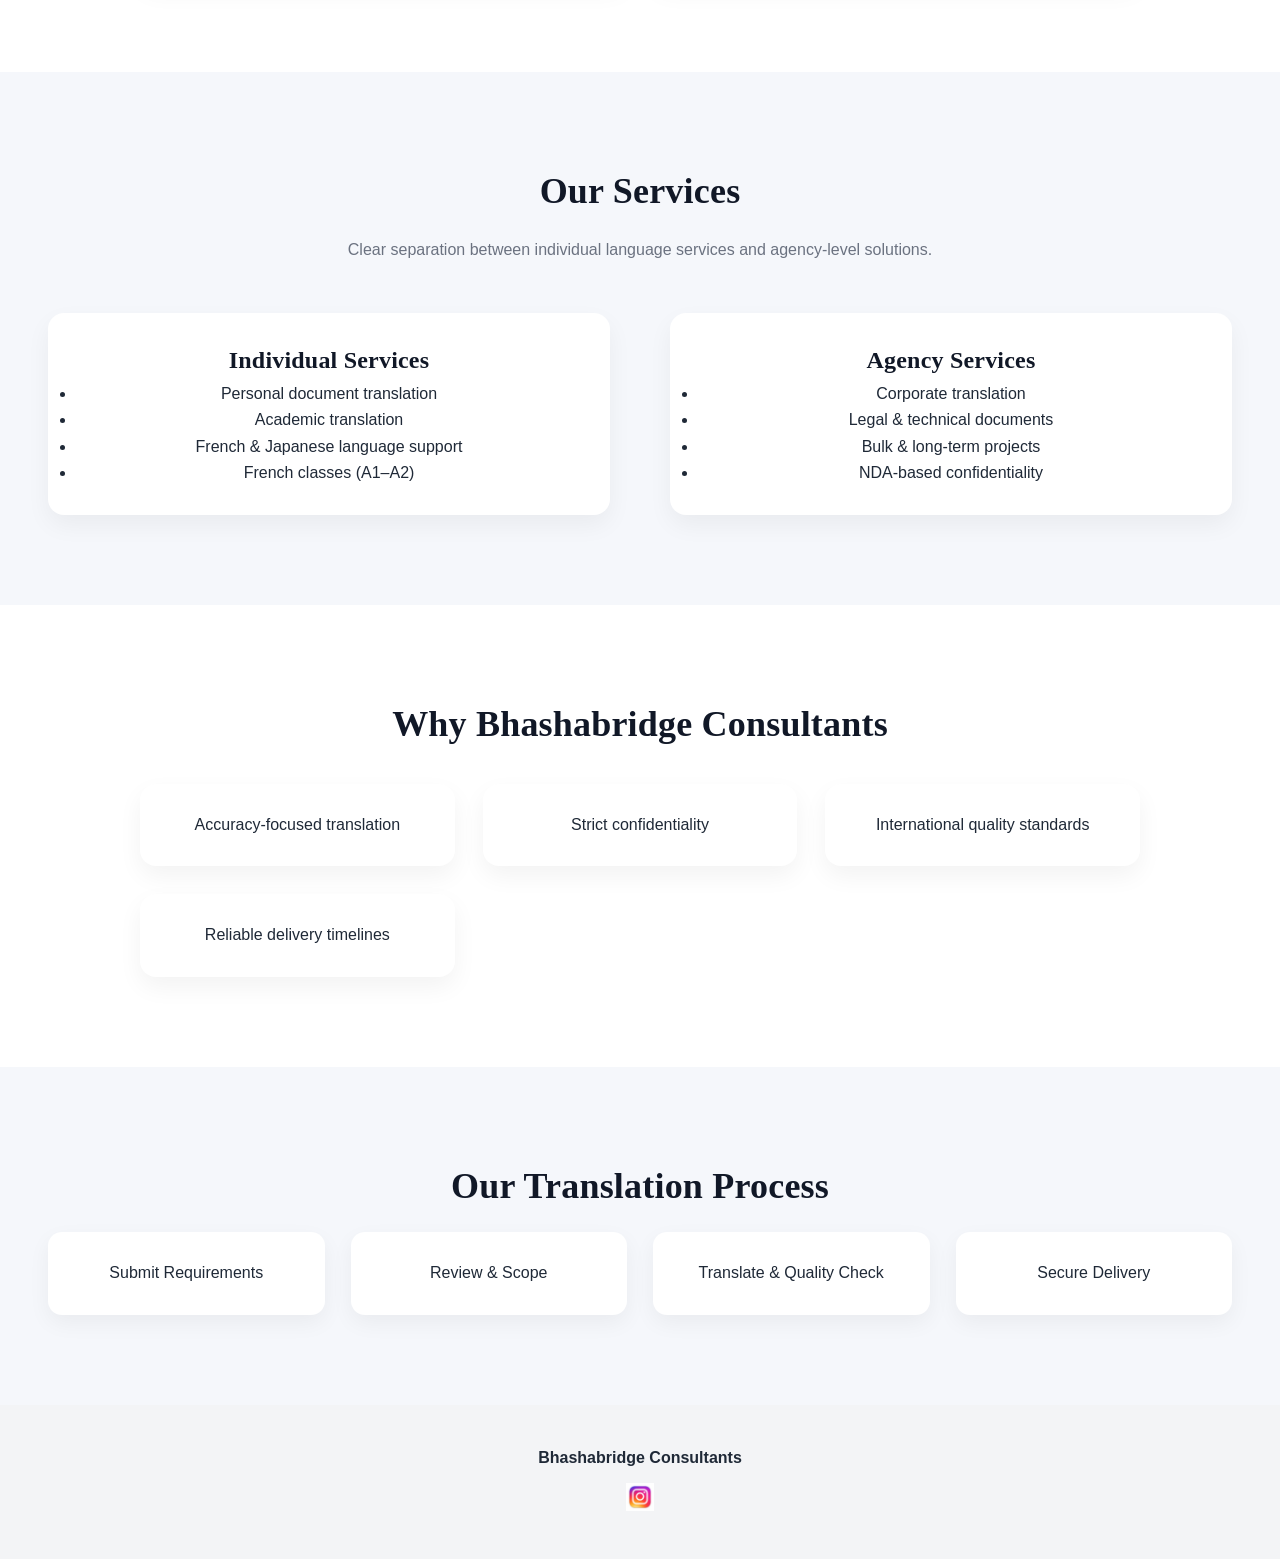
==== commit cb8d57d8: "Archive: the original site design, before the redesign went live This repo previously held a preview" ====
--- a/index.html
+++ b/index.html
@@ -1,7 +1,6 @@
 <!DOCTYPE html>
 <html lang="en">
 <head>
-  <script>document.documentElement.classList.add('js')</script>
   <!-- Google tag (gtag.js) -->
   <script async src="https://www.googletagmanager.com/gtag/js?id=G-Y0MD5J903M"></script>
   <script>
@@ -11,74 +10,157 @@
     gtag('config', 'G-Y0MD5J903M');
   </script>
   <meta charset="UTF-8">
-  <meta name="google-site-verification" content="zL7UzHtaze_p1u-gUDIAyD9L0uUYgobgECRm8485taY" />
+<meta name="google-site-verification" content="zL7UzHtaze_p1u-gUDIAyD9L0uUYgobgECRm8485taY" />
   <meta name="viewport" content="width=device-width, initial-scale=1.0">
   <title>Bhashabridge Consultants | French & Japanese Translation Services</title>
-  <meta name="description" content="Professional French–English and Japanese–English translation services for individuals and businesses in Agra, India. Accurate, confidential, and culturally precise.">
-  <meta name="keywords" content="translation services, French English translation, Japanese English translation, document translation, Bhashabridge, language consultants, Agra">
+  <meta name="description" content="Professional French–English and Japanese–English translation services for individuals and businesses. Accurate, confidential, and culturally precise.">
+  <meta name="keywords" content="translation services, French English translation, Japanese English translation, document translation, Bhashabridge, language consultants">
   <meta name="robots" content="noindex, nofollow">
-  <meta name="theme-color" content="#1c2430">
+  <meta name="theme-color" content="#0b5ed7">
   <link rel="canonical" href="https://www.bhasha-bridge.com/">
 
+  <!-- Open Graph -->
   <meta property="og:type" content="website">
   <meta property="og:url" content="https://www.bhasha-bridge.com/">
   <meta property="og:title" content="Bhashabridge Consultants | Expert Translation Services">
   <meta property="og:description" content="Accurate, confidential, and culturally precise French and Japanese translation services for global clients.">
-  <meta property="og:image" content="https://www.bhasha-bridge.com/assets/images/og-image.png">
-  <meta property="og:image:width" content="1200">
-  <meta property="og:image:height" content="630">
+  <meta property="og:image" content="https://www.bhasha-bridge.com/assets/images/hero.jpg">
+  <meta property="og:site_name" content="Bhashabridge Consultants">
+  <meta property="og:image:width" content="1050">
+  <meta property="og:image:height" content="700">
   <meta property="og:locale" content="en_IN">
-  <meta property="og:site_name" content="Bhashabridge Consultants">
-
+
+  <!-- Twitter Card -->
   <meta name="twitter:card" content="summary_large_image">
   <meta name="twitter:title" content="Bhashabridge Consultants | Expert Translation Services">
   <meta name="twitter:description" content="Accurate, confidential, and culturally precise French and Japanese translation services for global clients.">
-  <meta name="twitter:image" content="https://www.bhasha-bridge.com/assets/images/og-image.png">
-
+  <meta name="twitter:image" content="https://www.bhasha-bridge.com/assets/images/hero.jpg">
+
+  <!-- Favicon -->
   <link rel="icon" type="image/svg+xml" href="assets/images/favicon.svg">
   <link rel="icon" type="image/png" sizes="32x32" href="assets/images/favicon-32.png">
   <link rel="apple-touch-icon" href="assets/images/favicon.png">
 
+  <!-- Schema.org -->
   <script type="application/ld+json">
   {
     "@context": "https://schema.org",
     "@type": "ProfessionalService",
     "name": "Bhashabridge Consultants",
     "url": "https://www.bhasha-bridge.com",
-    "logo": "https://www.bhasha-bridge.com/assets/images/favicon.png",
+    "logo": "https://www.bhasha-bridge.com/assets/images/logo-placeholder.png",
     "description": "Professional French–English and Japanese–English translation services for individuals and businesses.",
     "email": "bhashabridgeagra@gmail.com",
+    "address": { "@type": "PostalAddress", "addressLocality": "Agra", "addressCountry": "IN" },
     "telephone": "+91-9258577903",
-    "image": "https://www.bhasha-bridge.com/assets/images/og-image.png",
-    "address": { "@type": "PostalAddress", "addressLocality": "Agra", "addressCountry": "IN" },
+    "image": "https://www.bhasha-bridge.com/assets/images/logo-placeholder.png",
     "areaServed": "IN",
     "sameAs": ["https://www.instagram.com/bhashabridgeagra"]
   }
   </script>
 
-  <link rel="preconnect" href="https://fonts.googleapis.com">
-  <link rel="preconnect" href="https://fonts.gstatic.com" crossorigin>
-  <link rel="stylesheet" href="https://fonts.googleapis.com/css2?family=Fraunces:opsz,wght,ital@9..144,400,500,600;9..144,1,500&family=Work+Sans:wght@400;500;600;700&display=swap">
+    
   <link rel="stylesheet" href="css/style.css">
+  <style>
+
+.section {
+  padding: 90px 48px;
+}
+
+.section.alt {
+  background: #f5f7fb;
+}
+
+.container {
+  max-width: 1200px;
+  margin: auto;
+}
+
+.section h2 {
+  text-align: center;
+  font-size: 36px;
+  margin-bottom: 16px;
+}
+
+.section p.lead {
+  text-align: center;
+  color: #6b7280;
+  max-width: 700px;
+  margin: 0 auto 50px;
+}
+.cards {
+  display: grid;
+  grid-template-columns: repeat(auto-fit,minmax(260px,1fr));
+  gap: 28px;
+}
+
+.card {
+  background: #fff;
+  border-radius: 16px;
+  padding: 28px;
+  box-shadow: 0 10px 25px rgba(0,0,0,0.05);
+}
+
+.card img {
+  width: 100%;
+  height: 160px;
+  object-fit: cover;
+  border-radius: 12px;
+  margin-bottom: 16px;
+}
+
+.two-col {
+  display: grid;
+  grid-template-columns: 1fr 1fr;
+  gap: 60px;
+}
+
+.process {
+  display: grid;
+  grid-template-columns: repeat(auto-fit,minmax(220px,1fr));
+  gap: 26px;
+}
+
+.step {
+  background: #fff;
+  border-radius: 14px;
+  padding: 28px;
+  text-align: center;
+  box-shadow: 0 8px 22px rgba(0,0,0,0.05);
+}
+.cta-strip {
+  background: #0b5ed7;
+  color: #fff;
+  text-align: center;
+  padding: 80px 20px;
+}
+
+.cta-strip h2 {
+  font-size: 34px;
+  margin-bottom: 14px;
+}
+
+@media (max-width: 768px) {
+  .hero-grid, .two-col {
+    grid-template-columns: 1fr;
+    text-align: center;
+  }
+}
+</style>
+
 </head>
 <body>
-<div class="scroll-progress" aria-hidden="true"></div>
-
-<header class="site-head">
-  <div class="head-inner">
-    <a href="index.html" class="brand">
-      <svg viewBox="0 0 48 48" aria-hidden="true">
-        <rect width="48" height="48" rx="10" fill="#1c2430"/>
-        <path d="M10 40 C10 20 15 8 24 8 C33 8 38 20 38 40" fill="none" stroke="#faf6ee" stroke-width="3" stroke-linecap="round"/>
-        <path d="M6 40 H42" fill="none" stroke="#faf6ee" stroke-width="3" stroke-linecap="round"/>
-        <path d="M16 40 C16 26 19 18 24 18 C29 18 32 26 32 40" fill="none" stroke="#a8763a" stroke-width="2.5" stroke-linecap="round"/>
-        <circle cx="24" cy="8" r="2.4" fill="#a8763a"/>
-      </svg>
-      <span class="brand-word">Bhashabridge<span class="sub">Consultants</span></span>
-    </a>
-    <button class="menu-toggle" onclick="toggleMenu()" aria-label="Toggle navigation"><span class="bars"></span></button>
-    <nav class="site-nav">
-      <a href="index.html" class="active">Home</a>
+
+<header>
+  <div class="header-inner">
+    <div class="logo">
+  <img src="assets/images/logo-placeholder.png" alt="Bhashabridge Consultants Logo">
+  <span>Bhashabridge Consultants</span>
+</div>
+
+    <button class="menu-toggle" onclick="toggleMenu()">☰</button>
+    <nav>
+      <a href="index.html">Home</a>
       <a href="services.html">Services</a>
       <a href="agency.html">Agency</a>
       <a href="french-classes.html">French Classes</a>
@@ -90,105 +172,59 @@
 </header>
 
 <section class="hero">
-  <div class="wrap hero-grid">
-    <div class="hero-copy">
-      <span class="eyebrow">Agra, India</span>
-      <h1>Language, precisely bridged.</h1>
-      <p class="lead">Professional French–English and Japanese–English translation, built on accuracy, confidentiality, and cultural precision — for individuals and organizations alike.</p>
-      <div class="pills">
-        <span class="pill">French ↔ English</span>
-        <span class="pill">Japanese ↔ English</span>
-        <span class="pill">French Classes A1–A2</span>
-      </div>
-      <div class="hero-actions">
-        <a class="btn gold" href="contact.html#quote">Request a Quote</a>
-        <a class="btn ghost" href="services.html">Explore Services</a>
-      </div>
-    </div>
-    <div class="hero-art">
-      <div class="frame">
-        <svg class="hero-art-inline" viewBox="0 0 900 600" role="img" aria-label="An arched bridge motif in gold and ink" preserveAspectRatio="xMidYMid slice" style="width:100%;height:100%;">
-          <defs>
-            <linearGradient id="heroGrad" x1="0" y1="0" x2="0" y2="1">
-              <stop offset="0%" stop-color="#fbf4e5"/>
-              <stop offset="100%" stop-color="#f0e0bd"/>
-            </linearGradient>
-          </defs>
-          <rect width="900" height="600" fill="url(#heroGrad)"/>
-          <circle cx="120" cy="130" r="5" fill="#a8763a" opacity="0.55"/>
-          <path d="M120 130 C 220 170, 260 210, 300 250" fill="none" stroke="#a8763a" stroke-width="2" opacity="0.3"/>
-          <circle cx="780" cy="130" r="5" fill="#a8763a" opacity="0.55"/>
-          <path d="M780 130 C 680 170, 640 210, 600 250" fill="none" stroke="#a8763a" stroke-width="2" opacity="0.3"/>
-          <path d="M230 560 H670" fill="none" stroke="#1c2430" stroke-width="6" stroke-linecap="round"/>
-          <path d="M300 560 C300 300 350 140 450 140 C550 140 600 300 600 560" fill="none" stroke="#1c2430" stroke-width="6" stroke-linecap="round"/>
-          <path class="arch-inner" d="M345 560 C345 340 380 230 450 230 C520 230 555 340 555 560" fill="none" stroke="#a8763a" stroke-width="4" stroke-linecap="round"/>
-          <circle class="reveal-dot" cx="450" cy="140" r="7" fill="#a8763a"/>
-          <circle class="reveal-dot" cx="300" cy="560" r="4.5" fill="#1c2430"/>
-          <circle class="reveal-dot" cx="600" cy="560" r="4.5" fill="#1c2430"/>
-        </svg>
-      </div>
-      <div class="stat-card">
-        <div class="fig">2 languages</div>
-        <div class="cap">French &amp; Japanese, translated both directions into English</div>
-      </div>
-    </div>
-  </div>
-</section>
-
-<hr class="seam wrap">
-
-<section class="block">
-  <div class="wrap">
-    <div class="section-head center reveal">
-      <span class="eyebrow center" style="justify-content:center;">Expertise</span>
-      <h2>Two languages, one standard of precision</h2>
-      <p class="lead" style="margin:0 auto;">We focus on accuracy, clarity, and cultural relevance in every document we translate.</p>
-    </div>
-    <div class="grid cols-2 reveal-group">
-      <div class="card seam-top">
-        <img src="assets/images/card-1.jpg" alt="Personal documents and certificates for French translation">
-        <h3>French ↔ English</h3>
-        <p>Professional translation for academic, personal, and business needs.</p>
-      </div>
-      <div class="card seam-top">
-        <img src="assets/images/card-2.jpg" alt="Business and legal documents for Japanese translation">
-        <h3>Japanese ↔ English</h3>
-        <p>High-precision translation for technical and professional content.</p>
-      </div>
-    </div>
-  </div>
-</section>
-
-<section class="block tight">
-  <div class="wrap pull-quote reveal">
-    <blockquote>"A translation is a bridge — it only works when both ends are built with equal care."</blockquote>
-    <cite>Our approach to every document</cite>
-  </div>
-</section>
-
-<section class="block raised">
-  <div class="wrap">
-    <div class="section-head reveal">
-      <span class="eyebrow">Services</span>
-      <h2>Built for individuals and organizations</h2>
-      <p class="lead">A clear separation between personal language needs and agency-level engagements.</p>
-    </div>
-    <div class="grid cols-2 reveal-group">
+  <div class="hero-inner">
+    <img src="assets/images/hero.jpg" alt="Professional translation services" loading="eager">
+    <h1>Professional Translation & Language Services</h1>
+    <p>Accurate, confidential and culturally precise solutions for international clients.</p>
+    <a class="btn primary" href="contact.html#quote">Request a Quote</a>
+    <a class="btn secondary" href="contact.html#contact">Contact Us</a>
+  </div>
+</section>
+
+<section class="section">
+  <h2>Language Expertise</h2>
+  <p class="lead">
+      We focus on accuracy, clarity, and cultural relevance across key global languages.
+    </p>
+  <div class="cards">
+    <div class="card">
+      <img src="assets/images/card-1.jpg" alt="Personal translation">
+      <h3>French ↔ English</h3>
+      <p>Professional translation for academic, personal, and business needs.</p>
+    </div>
+    <div class="card">
+      <img src="assets/images/card-2.jpg" alt="Business translation">
+      <h3>Japanese ↔ English</h3>
+      <p>High-precision translation for technical and professional content.</p>
+    </div>
+  </div>
+</section>
+
+<!-- 3️⃣ SERVICES SNAPSHOT -->
+<section class="section alt">
+  <div class="container">
+    <h2>Our Services</h2>
+    <p class="lead">
+      Clear separation between individual language services and agency-level solutions.
+    </p>
+
+    <div class="two-col">
       <div class="card">
         <h3>Individual Services</h3>
         <ul>
           <li>Personal document translation</li>
           <li>Academic translation</li>
-          <li>French &amp; Japanese language support</li>
+          <li>French & Japanese language support</li>
           <li>French classes (A1–A2)</li>
         </ul>
       </div>
+
       <div class="card">
         <h3>Agency Services</h3>
         <ul>
           <li>Corporate translation</li>
-          <li>Legal &amp; technical documents</li>
-          <li>Bulk &amp; long-term projects</li>
+          <li>Legal & technical documents</li>
+          <li>Bulk & long-term projects</li>
           <li>NDA-based confidentiality</li>
         </ul>
       </div>
@@ -196,96 +232,46 @@
   </div>
 </section>
 
-<section class="block">
-  <div class="wrap">
-    <div class="section-head reveal">
-      <span class="eyebrow">Why Bhashabridge</span>
-      <h2>What you can expect</h2>
-    </div>
-    <div class="grid reveal-group">
-      <div class="card"><h3 style="font-size:1.05rem;">Accuracy-focused translation</h3></div>
-      <div class="card"><h3 style="font-size:1.05rem;">Strict confidentiality</h3></div>
-      <div class="card"><h3 style="font-size:1.05rem;">International quality standards</h3></div>
-      <div class="card"><h3 style="font-size:1.05rem;">Reliable delivery timelines</h3></div>
-    </div>
-  </div>
-</section>
-
-<section class="block raised">
-  <div class="wrap">
-    <div class="section-head reveal">
-      <span class="eyebrow">Process</span>
-      <h2>How a translation moves through our hands</h2>
-    </div>
-    <div class="steps reveal-group">
-      <div class="step"><h4>Submit Requirements</h4><p style="margin:0; color:var(--ink-soft); font-size:0.95rem;">Share your document and what it's for.</p></div>
-      <div class="step"><h4>Review &amp; Scope</h4><p style="margin:0; color:var(--ink-soft); font-size:0.95rem;">We confirm language pair, format, and timeline.</p></div>
-      <div class="step"><h4>Translate &amp; Quality Check</h4><p style="margin:0; color:var(--ink-soft); font-size:0.95rem;">Careful translation with a review pass.</p></div>
-      <div class="step"><h4>Secure Delivery</h4><p style="margin:0; color:var(--ink-soft); font-size:0.95rem;">Confidential delivery in your required format.</p></div>
-    </div>
-  </div>
-</section>
-
-<section class="block">
-  <div class="wrap">
-    <div class="cta-band reveal">
-      <h2>Ready to start your translation?</h2>
-      <p>Send us your document details and we'll get back to you with a quote.</p>
-      <a class="btn gold" href="contact.html#quote">Request a Quote</a>
-    </div>
-  </div>
-</section>
-
-<footer class="site-foot">
-  <div class="wrap">
-    <div class="foot-grid">
-      <div>
-        <a href="index.html" class="brand" style="margin-bottom:12px;">
-          <svg viewBox="0 0 48 48" aria-hidden="true" style="width:28px;height:28px;">
-            <rect width="48" height="48" rx="10" fill="#1c2430"/>
-            <path d="M10 40 C10 20 15 8 24 8 C33 8 38 20 38 40" fill="none" stroke="#faf6ee" stroke-width="3" stroke-linecap="round"/>
-            <path d="M6 40 H42" fill="none" stroke="#faf6ee" stroke-width="3" stroke-linecap="round"/>
-            <path d="M16 40 C16 26 19 18 24 18 C29 18 32 26 32 40" fill="none" stroke="#a8763a" stroke-width="2.5" stroke-linecap="round"/>
-            <circle cx="24" cy="8" r="2.4" fill="#a8763a"/>
-          </svg>
-          <span class="brand-word" style="font-size:1.05rem;">Bhashabridge</span>
-        </a>
-        <p style="color:var(--muted); font-size:0.92rem; max-width:32ch;">French–English and Japanese–English translation, and beginner French classes, based in Agra, India.</p>
-      </div>
-      <div>
-        <h4>Explore</h4>
-        <ul>
-          <li><a href="services.html">Services</a></li>
-          <li><a href="agency.html">Agency</a></li>
-          <li><a href="french-classes.html">French Classes</a></li>
-          <li><a href="faq.html">FAQ</a></li>
-        </ul>
-      </div>
-      <div>
-        <h4>Get in touch</h4>
-        <ul>
-          <li><a href="mailto:bhashabridgeagra@gmail.com">bhashabridgeagra@gmail.com</a></li>
-          <li><a href="https://wa.me/919258577903" target="_blank" rel="noopener">WhatsApp</a></li>
-          <li><a href="contact.html">Contact page</a></li>
-        </ul>
-      </div>
-    </div>
-    <div class="foot-bottom">
-      <span>© Bhashabridge Consultants — Agra, India</span>
-      <div class="social-row">
-        <a href="https://www.instagram.com/bhashabridgeagra" target="_blank" rel="noopener" aria-label="Instagram">
-          <svg viewBox="0 0 24 24" fill="none" stroke="currentColor" stroke-width="1.8"><rect x="3" y="3" width="18" height="18" rx="5"/><circle cx="12" cy="12" r="4"/><circle cx="17.2" cy="6.8" r="1"/></svg>
-        </a>
-      </div>
-    </div>
-  </div>
+<!-- 4️⃣ WHY BHASHABRIDGE -->
+<section class="section">
+  <div class="container">
+    <h2>Why Bhashabridge Consultants</h2>
+
+    <div class="cards">
+      <div class="card">Accuracy-focused translation</div>
+      <div class="card">Strict confidentiality</div>
+      <div class="card">International quality standards</div>
+      <div class="card">Reliable delivery timelines</div>
+    </div>
+  </div>
+</section>
+
+<!-- 5️⃣ PROCESS FLOW -->
+<section class="section alt">
+  <div class="container">
+    <h2>Our Translation Process</h2>
+
+    <div class="process">
+      <div class="step">Submit Requirements</div>
+      <div class="step">Review & Scope</div>
+      <div class="step">Translate & Quality Check</div>
+      <div class="step">Secure Delivery</div>
+    </div>
+  </div>
+</section>
+
+
+<footer>
+  <p><strong>Bhashabridge Consultants</strong></p>
+  <a href="https://www.instagram.com/bhashabridgeagra" target="_blank" rel="noopener" class="social-icon">
+    <img src="assets/images/instagram.png" alt="Instagram" loading="lazy">
+  </a>
 </footer>
 
-<a href="https://wa.me/919258577903" class="whatsapp-float" aria-label="Chat on WhatsApp">
-  <svg viewBox="0 0 32 32" fill="white"><path d="M16 3C9 3 3 9 3 16c0 2.4.6 4.6 1.8 6.6L3 29l6.6-1.7c1.9 1 4 1.6 6.4 1.6 7 0 13-6 13-13S23 3 16 3zm0 23.6c-2.1 0-4.1-.6-5.8-1.6l-.4-.2-4 .9 1-3.9-.3-.4C5.4 19.4 4.7 17.5 4.7 16 4.7 9.9 9.9 4.7 16 4.7S27.3 9.9 27.3 16 22.1 26.6 16 26.6zm6.1-8.3c-.3-.2-2-1-2.3-1.1-.3-.1-.5-.2-.8.2-.2.3-.9 1.1-1.1 1.3-.2.2-.4.2-.7.1-.3-.2-1.4-.5-2.6-1.6-1-.9-1.6-2-1.8-2.3-.2-.3 0-.5.1-.6.1-.1.3-.4.5-.6.1-.2.2-.3.3-.5.1-.2 0-.4 0-.6 0-.2-.8-1.9-1.1-2.6-.3-.7-.6-.6-.8-.6h-.6c-.2 0-.6.1-.9.4-.3.3-1.2 1.1-1.2 2.8 0 1.7 1.2 3.3 1.4 3.5.2.2 2.4 3.7 5.9 5.1.8.3 1.4.5 1.9.7.8.3 1.5.2 2.1.1.6-.1 2-.8 2.2-1.6.3-.8.3-1.4.2-1.6-.1-.1-.3-.2-.6-.4z"/></svg>
+<a href="https://wa.me/919258577903" class="whatsapp-float">
+  <img src="assets/images/whatsapp.png" alt="WhatsApp">
 </a>
 
-<script src="js/interactions.js"></script>
 <script src="js/nav.js"></script>
 </body>
 </html>
--- a/css/style.css
+++ b/css/style.css
@@ -1,433 +1,161 @@
-/* ==========================================================================
-   Bhashabridge Consultants — design tokens
-   Concept: language bridging + Agra's Mughal arch heritage + kintsugi seams
-   (the Japanese art of joining broken pottery with gold — languages joined).
-   ========================================================================== */
-
-/* Fraunces + Work Sans now loaded via <link> in <head> for faster discovery */
-
-@view-transition {
-  navigation: auto;
-}
-
-:root {
-  /* ---- color: light ---- */
-  --ink:        #1c2430;   /* deep indigo-charcoal — dual reference to French bleu & Japanese aizome indigo dye */
-  --ink-soft:   #3d4657;
-  --paper:      #faf6ee;   /* warm parchment — the paper a translated document is printed on */
-  --paper-raised: #ffffff;
-  --gold:       #a8763a;   /* kintsugi seam / Mughal brass */
-  --gold-soft:  #dfb877;
-  --gold-tint:  #f3e6cc;
-  --line:       #e2d8c6;   /* warm neutral, not grey */
-  --muted:      #6c6455;
-  --focus:      #2d3a56;
-
-  --shadow: 0 18px 40px -22px rgba(28, 36, 48, 0.28);
-  --shadow-sm: 0 8px 18px -10px rgba(28, 36, 48, 0.22);
-
-  --radius-lg: 22px;
-  --radius-md: 14px;
-  --radius-sm: 8px;
-
-  --sp-1: 0.5rem;
-  --sp-2: 1rem;
-  --sp-3: 1.5rem;
-  --sp-4: 2.25rem;
-  --sp-5: 3.5rem;
-  --sp-6: 5rem;
-  --sp-7: 7rem;
-
-  --font-display: "Fraunces", "Iowan Old Style", Georgia, serif;
-  --font-body: "Work Sans", -apple-system, "Segoe UI", sans-serif;
-
-  --fs-eyebrow: 0.78rem;
-  --fs-small: 0.92rem;
-  --fs-body: 1.0625rem;
-  --fs-lead: 1.2rem;
-  --fs-h4: 1.3rem;
-  --fs-h3: 1.7rem;
-  --fs-h2: clamp(1.9rem, 3vw, 2.5rem);
-  --fs-h1: clamp(2.6rem, 5vw, 4.1rem);
-
-  --max: 1160px;
-}
-
-@media (prefers-color-scheme: dark) {
-  :root {
-    --ink:        #efe9dc;
-    --ink-soft:   #c9c2b2;
-    --paper:      #171a22;
-    --paper-raised: #1f232d;
-    --gold:       #e0b06a;
-    --gold-soft:  #a8763a;
-    --gold-tint:  #2b2417;
-    --line:       #333a48;
-    --muted:      #9b9587;
-    --focus:      #e0b06a;
-    --shadow: 0 18px 40px -20px rgba(0, 0, 0, 0.6);
-    --shadow-sm: 0 8px 18px -10px rgba(0, 0, 0, 0.5);
-  }
-}
-
-/* ---- reset ---- */
-* { box-sizing: border-box; }
-html { scroll-behavior: smooth; }
+* {
+  box-sizing: border-box;
+  margin: 0;
+  padding: 0;
+}
+
 body {
   margin: 0;
-  background: var(--paper);
-  color: var(--ink);
-  font-family: var(--font-body);
-  font-size: var(--fs-body);
+  font-family: 'Inter', Arial, sans-serif;
+  color: #1f2937;
   line-height: 1.65;
-  -webkit-font-smoothing: antialiased;
-}
-img { max-width: 100%; display: block; }
-a { color: inherit; }
-h1, h2, h3, h4 {
-  font-family: var(--font-display);
-  font-weight: 600;
-  color: var(--ink);
-  text-wrap: balance;
-  margin: 0 0 0.5em;
-}
-h1 { font-size: var(--fs-h1); line-height: 1.05; letter-spacing: -0.01em; }
-h2 { font-size: var(--fs-h2); line-height: 1.15; }
-h3 { font-size: var(--fs-h3); line-height: 1.25; }
-h4 { font-size: var(--fs-h4); }
-p { margin: 0 0 1em; max-width: 62ch; }
-.lead { font-size: var(--fs-lead); color: var(--ink-soft); }
-:focus-visible {
-  outline: 2px solid var(--focus);
-  outline-offset: 3px;
-}
-@media (prefers-reduced-motion: reduce) {
-  * { animation-duration: 0.01ms !important; transition-duration: 0.01ms !important; scroll-behavior: auto !important; }
-}
-
-.eyebrow {
-  font-size: var(--fs-eyebrow);
-  text-transform: uppercase;
-  letter-spacing: 0.12em;
-  color: var(--gold);
-  font-weight: 600;
-  display: inline-flex;
-  align-items: center;
-  gap: 0.5em;
-}
-.eyebrow::before {
-  content: "";
-  width: 22px;
-  height: 1px;
-  background: var(--gold);
-}
-
-.wrap { max-width: var(--max); margin: 0 auto; padding: 0 28px; }
-
-/* ---- kintsugi seam divider: a gold line with an irregular repair-joint feel ---- */
-.seam {
-  height: 3px;
-  border: 0;
-  margin: 0;
-  background: linear-gradient(90deg,
-    transparent 0%, var(--gold) 8%, var(--gold-soft) 18%, var(--gold) 30%,
-    transparent 38%, transparent 62%,
-    var(--gold) 70%, var(--gold-soft) 82%, var(--gold) 92%, transparent 100%);
-  opacity: 0.75;
-}
-
-/* ---- header / nav ---- */
-header.site-head {
+  background: #ffffff;
+}
+
+
+/* HEADER */
+header {
+  border-bottom: 1px solid #e5e7eb;
   position: sticky;
   top: 0;
-  z-index: 40;
-  background: color-mix(in srgb, var(--paper) 88%, transparent);
-  backdrop-filter: blur(10px);
-  border-bottom: 1px solid var(--line);
-}
-.head-inner {
-  max-width: var(--max);
-  margin: 0 auto;
-  padding: 16px 28px;
+  background: #fff;
+  z-index: 1000;
+}
+
+.header-inner {
+  max-width: 1200px;
+  margin: auto;
+  padding: 14px 20px;
   display: flex;
   align-items: center;
   justify-content: space-between;
-  gap: 20px;
-}
-.brand {
-  display: flex;
-  align-items: center;
-  gap: 12px;
-  text-decoration: none;
-}
-.brand svg { width: 34px; height: 34px; flex: none; }
-.brand-word {
-  font-family: var(--font-display);
-  font-weight: 600;
-  font-size: 1.28rem;
-  letter-spacing: -0.01em;
-  color: var(--ink);
-}
-.brand-word .sub {
-  display: block;
-  font-family: var(--font-body);
-  font-size: 0.68rem;
-  font-weight: 500;
-  letter-spacing: 0.14em;
-  text-transform: uppercase;
-  color: var(--muted);
-  margin-top: 2px;
-}
-
-nav.site-nav { display: flex; gap: 6px; align-items: center; }
-nav.site-nav a {
-  text-decoration: none;
-  color: var(--ink-soft);
-  font-size: 0.94rem;
-  font-weight: 500;
-  padding: 8px 12px;
-  border-radius: 999px;
-  transition: color 0.15s ease, background 0.15s ease;
-}
-nav.site-nav a:hover { color: var(--ink); background: var(--gold-tint); }
-nav.site-nav a.active { color: var(--ink); font-weight: 600; }
+}
+
+.logo {
+  font-weight: 700;
+}
+
+
 
 .menu-toggle {
   display: none;
+  font-size: 26px;
   background: none;
-  border: 1px solid var(--line);
-  border-radius: var(--radius-sm);
-  width: 42px;
-  height: 38px;
+  border: none;
   cursor: pointer;
-  color: var(--ink);
-}
-.menu-toggle span, .menu-toggle::before, .menu-toggle::after { content: none; }
-.menu-toggle .bars { display: block; width: 18px; margin: 0 auto; border-top: 2px solid currentColor; position: relative; }
-.menu-toggle .bars::before, .menu-toggle .bars::after {
-  content: ""; position: absolute; left: 0; width: 18px; border-top: 2px solid currentColor;
-}
-.menu-toggle .bars::before { top: -6px; }
-.menu-toggle .bars::after { top: 6px; }
-
-/* ---- buttons ---- */
+}
+
+nav {
+  display: flex;
+  gap: 18px;
+}
+
+nav a {
+  text-decoration: none;
+  color: #1f2937;
+  font-weight: 500;
+}
+
+/* HERO */
+.hero {
+  background: #f8fafc;
+  padding: 40px 16px 20px 16px;
+}
+
+.hero-inner {
+  max-width: 900px;
+  margin: auto;
+  text-align: center;
+}
+
+.hero img {
+  width: 100%;
+  max-width: 900px;
+  margin: 0 auto 30px;
+  border-radius: 18px;
+}
+
+/* SECTIONS */
+.section {
+  padding: 70px 20px;
+  text-align: center;
+}
+
+.section.alt {
+  background: #f5f7fb;
+}
+
+.cards {
+  max-width: 1000px;
+  margin: 30px auto 0;
+  display: grid;
+  grid-template-columns: repeat(auto-fit, minmax(260px, 1fr));
+  gap: 24px;
+}
+
+.card {
+  background: #fff;
+  padding: 20px;
+  border-radius: 16px;
+  box-shadow: 0 10px 25px rgba(0,0,0,0.05);
+}
+
+.card img {
+  width: 100%;
+  height: 180px;
+  object-fit: cover;
+  border-radius: 12px;
+  margin-bottom: 12px;
+}
+
+/* BUTTONS */
 .btn {
-  display: inline-flex;
-  align-items: center;
-  gap: 8px;
-  padding: 13px 24px;
-  border-radius: 999px;
+  display: block;
+  margin: 12px auto;
+  padding: 14px 26px;
+  max-width: 320px;
+  border-radius: 8px;
   font-weight: 600;
-  font-size: 0.98rem;
   text-decoration: none;
-  border: 1px solid transparent;
-  cursor: pointer;
-  transition: transform 0.15s ease, box-shadow 0.15s ease, background 0.15s ease;
-}
-.btn.primary { background: var(--ink); color: var(--paper); }
-.btn.primary:hover { transform: translateY(-2px); box-shadow: var(--shadow-sm); }
-.btn.gold { background: var(--gold); color: #211a0f; }
-.btn.gold:hover { transform: translateY(-2px); box-shadow: var(--shadow-sm); }
-.btn.ghost { background: transparent; color: var(--ink); border-color: var(--line); }
-.btn.ghost:hover { border-color: var(--gold); color: var(--gold); }
-
-/* ---- hero (home): asymmetric two-column ---- */
-.hero {
-  padding: var(--sp-6) 0 var(--sp-5);
-}
-.hero-grid {
-  display: grid;
-  grid-template-columns: 1.05fr 0.95fr;
-  gap: var(--sp-5);
-  align-items: center;
-}
-.hero-copy .pills { display: flex; gap: 10px; margin: var(--sp-3) 0; flex-wrap: wrap; }
-.pill {
-  font-size: 0.85rem;
-  font-weight: 600;
-  padding: 6px 14px;
-  border-radius: 999px;
-  border: 1px solid var(--line);
-  color: var(--ink-soft);
-}
-.hero-actions { display: flex; gap: 14px; margin-top: var(--sp-3); flex-wrap: wrap; }
-
-.hero-art { position: relative; }
-.hero-art .frame {
-  border-radius: var(--radius-lg);
-  overflow: hidden;
-  border: 1px solid var(--line);
-  box-shadow: var(--shadow);
-  position: relative;
-  aspect-ratio: 3 / 2;
-}
-.hero-art .frame::after {
-  content: "";
-  position: absolute; inset: 0;
-  border-radius: var(--radius-lg);
-  box-shadow: inset 0 0 0 1px color-mix(in srgb, var(--gold) 45%, transparent);
-  pointer-events: none;
-}
-.hero-art img { width: 100%; height: 100%; object-fit: cover; }
-.stat-card {
-  position: absolute;
-  left: -28px;
-  bottom: -22px;
-  background: var(--paper-raised);
-  border: 1px solid var(--line);
-  border-radius: var(--radius-md);
-  padding: 16px 20px;
-  box-shadow: var(--shadow);
-  max-width: 240px;
-}
-.stat-card .fig { font-family: var(--font-display); font-size: 1.6rem; color: var(--gold); font-weight: 600; }
-.stat-card .cap { font-size: 0.85rem; color: var(--muted); }
-
-@media (max-width: 860px) {
-  .hero-grid { grid-template-columns: 1fr; }
-  .stat-card { position: static; margin-top: 16px; }
-}
-
-/* ---- sections ---- */
-section.block { padding: var(--sp-6) 0; }
-section.block.tight { padding: var(--sp-5) 0; }
-section.block.raised { background: var(--paper-raised); border-top: 1px solid var(--line); border-bottom: 1px solid var(--line); }
-.section-head { max-width: 640px; margin-bottom: var(--sp-4); }
-.section-head.center { margin-left: auto; margin-right: auto; text-align: center; }
-
-/* ---- card grids ---- */
-.grid {
-  display: grid;
-  gap: 22px;
-  grid-template-columns: repeat(auto-fit, minmax(min(250px, 100%), 1fr));
-}
-.grid.cols-2 { grid-template-columns: repeat(auto-fit, minmax(min(320px, 100%), 1fr)); }
-.grid > * { min-width: 0; }
-.card {
-  background: var(--paper-raised);
-  border: 1px solid var(--line);
-  border-radius: var(--radius-md);
-  padding: var(--sp-3);
-  position: relative;
-  min-width: 0;
-}
-.card.seam-top::before {
-  content: "";
-  position: absolute; top: 0; left: var(--sp-3); right: var(--sp-3);
-  height: 2px;
-  background: linear-gradient(90deg, transparent, var(--gold), transparent);
-}
-.card h3 { font-size: 1.18rem; margin-bottom: 0.4em; }
-.card p:last-child { margin-bottom: 0; }
-.card img { border-radius: var(--radius-sm); margin-bottom: var(--sp-2); width: 100%; height: 190px; object-fit: cover; }
-.card ul { margin: 0; padding-left: 1.1em; }
-.card li { margin-bottom: 0.5em; color: var(--ink-soft); }
-.card li:last-child { margin-bottom: 0; }
-
-/* ---- process / steps (numbered — order is real here: a workflow) ---- */
-.steps { display: grid; gap: 22px; grid-template-columns: repeat(auto-fit, minmax(min(210px, 100%), 1fr)); counter-reset: step; }
-.steps > * { min-width: 0; }
-.step {
-  border: 1px solid var(--line);
-  border-radius: var(--radius-md);
-  padding: var(--sp-3);
-  background: var(--paper-raised);
-}
-.step::before {
-  counter-increment: step;
-  content: counter(step, decimal-leading-zero);
-  font-family: var(--font-display);
-  font-size: 1.5rem;
-  color: var(--gold);
-  display: block;
-  margin-bottom: 0.3em;
-}
-
-/* ---- CTA band ---- */
-.cta-band {
-  background: var(--ink);
-  color: var(--paper);
-  border-radius: var(--radius-lg);
-  padding: var(--sp-5);
-  text-align: center;
-}
-.cta-band h2 { color: var(--paper); }
-.cta-band p { color: color-mix(in srgb, var(--paper) 78%, transparent); margin-left: auto; margin-right: auto; }
-.cta-band .btn.gold { margin-top: 8px; }
-
-/* ---- forms ---- */
-.form-card {
-  background: var(--paper-raised);
-  border: 1px solid var(--line);
-  border-radius: var(--radius-lg);
-  padding: var(--sp-4);
-  max-width: 560px;
-}
-.field { margin-bottom: 16px; display: flex; flex-direction: column; gap: 6px; }
-.field label { font-size: 0.85rem; font-weight: 600; color: var(--ink-soft); }
-.field input, .field textarea {
-  font-family: var(--font-body);
-  font-size: 1rem;
-  padding: 12px 14px;
-  border-radius: var(--radius-sm);
-  border: 1px solid var(--line);
-  background: var(--paper);
-  color: var(--ink);
-}
-.field input:focus, .field textarea:focus { border-color: var(--gold); }
-
-/* ---- FAQ ---- */
-.faq-item { border-bottom: 1px solid var(--line); padding: 22px 0; }
-.faq-item:first-child { border-top: 1px solid var(--line); }
-.faq-item h3 { font-size: 1.08rem; margin-bottom: 0.35em; }
-.faq-item p { color: var(--ink-soft); margin-bottom: 0; }
-
-/* ---- footer ---- */
-footer.site-foot {
-  border-top: 1px solid var(--line);
-  padding: var(--sp-5) 0 var(--sp-4);
-  margin-top: var(--sp-6);
-}
-.foot-grid {
-  display: grid;
-  grid-template-columns: 1.2fr 1fr 1fr;
-  gap: var(--sp-4);
-}
-.foot-grid > div { min-width: 0; }
-.foot-grid p, .foot-grid a { overflow-wrap: break-word; }
-.foot-grid h4 { font-size: 0.95rem; margin-bottom: 0.8em; }
-.foot-grid ul { list-style: none; margin: 0; padding: 0; display: flex; flex-direction: column; gap: 8px; }
-.foot-grid a { text-decoration: none; color: var(--ink-soft); font-size: 0.94rem; }
-.foot-grid a:hover { color: var(--gold); }
-.foot-bottom {
-  margin-top: var(--sp-4);
-  padding-top: var(--sp-3);
-  border-top: 1px solid var(--line);
-  display: flex;
-  justify-content: space-between;
-  align-items: center;
-  gap: 12px;
-  flex-wrap: wrap;
-  color: var(--muted);
-  font-size: 0.85rem;
-}
-.social-row { display: flex; gap: 12px; }
-.social-row a { color: var(--ink-soft); display: inline-flex; }
-.social-row a:hover { color: var(--gold); }
-.social-row svg { width: 20px; height: 20px; }
-
-@media (max-width: 720px) {
-  .foot-grid { grid-template-columns: 1fr 1fr; }
-}
-@media (max-width: 520px) {
-  .foot-grid { grid-template-columns: 1fr; gap: var(--sp-3); }
-}
-
-/* ---- whatsapp float ---- */
+  text-align: center;
+}
+
+.primary {
+  background: #0b5ed7;
+  color: #fff;
+}
+
+.secondary {
+  border: 2px solid #0b5ed7;
+  color: #0b5ed7;
+}
+
+/* CTA */
+.cta {
+  background: #0b5ed7;
+  color: #fff;
+  padding: 70px 20px;
+  text-align: center;
+}
+
+/* FOOTER */
+footer {
+  background: #f3f4f6;
+  padding: 40px 20px;
+  text-align: center;
+}
+
+.social-icon img {
+  width: 28px;
+  height: 28px;
+  margin-top: 12px;
+}
+
+/* WHATSAPP */
 .whatsapp-float {
   position: fixed;
-  bottom: 22px;
-  right: 22px;
+  bottom: 18px;
+  right: 18px;
   width: 56px;
   height: 56px;
   background: #25D366;
@@ -435,164 +163,122 @@
   display: flex;
   align-items: center;
   justify-content: center;
-  box-shadow: var(--shadow);
-  z-index: 50;
-}
-.whatsapp-float svg { width: 28px; height: 28px; }
-
-/* ---- responsive nav ---- */
-@media (max-width: 880px) {
-  .menu-toggle { display: block; }
-  nav.site-nav {
+  z-index: 999;
+  box-shadow: 0 8px 18px rgba(0,0,0,0.25);
+}
+
+.whatsapp-float img {
+  width: 28px;
+  height: 28px;
+}
+
+/* MOBILE NAV */
+@media (max-width: 768px) {
+  .menu-toggle {
+    display: block;
+  }
+
+  nav {
     display: none;
     position: absolute;
-    top: 100%;
-    left: 0; right: 0;
-    background: var(--paper);
-    border-bottom: 1px solid var(--line);
+    top: 60px;
+    left: 0;
+    right: 0;
+    background: #fff;
     flex-direction: column;
-    padding: 10px 20px 18px;
-    gap: 2px;
-  }
-  nav.site-nav.show { display: flex; }
-  nav.site-nav a { padding: 12px 8px; border-radius: var(--radius-sm); }
-}
-
-/* ---- utility ---- */
-.center { text-align: center; }
-.mt-0 { margin-top: 0; }
-
-/* ==========================================================================
-   Signature polish: texture, motion, and micro-interactions
-   ========================================================================== */
-
-/* ---- selection & scrollbar ---- */
-::selection { background: var(--gold-soft); color: #21170a; }
-html { scrollbar-color: var(--gold-soft) var(--paper); scrollbar-width: thin; }
-::-webkit-scrollbar { width: 11px; }
-::-webkit-scrollbar-track { background: var(--paper); }
-::-webkit-scrollbar-thumb { background: var(--gold-soft); border-radius: 999px; border: 2px solid var(--paper); }
-::-webkit-scrollbar-thumb:hover { background: var(--gold); }
-
-/* ---- paper grain: a faint tactile texture, not decoration for its own sake ---- */
-body::before {
-  content: "";
-  position: fixed;
-  inset: 0;
-  z-index: 2147483647;
-  pointer-events: none;
-  opacity: 0.035;
-  mix-blend-mode: overlay;
-  background-image: url("data:image/svg+xml;utf8,<svg xmlns='http://www.w3.org/2000/svg'><filter id='n'><feTurbulence type='fractalNoise' baseFrequency='0.85' numOctaves='2' stitchTiles='stitch'/></filter><rect width='100%25' height='100%25' filter='url(%23n)'/></svg>");
-}
-
-/* ---- scroll progress bar ---- */
-.scroll-progress {
-  position: fixed;
-  top: 0; left: 0;
-  height: 3px;
-  width: 0%;
-  background: linear-gradient(90deg, var(--gold), var(--gold-soft));
-  z-index: 60;
-  transition: width 0.1s linear;
-}
-
-/* ---- nav underline ---- */
-nav.site-nav a { position: relative; }
-nav.site-nav a::after {
-  content: "";
-  position: absolute;
-  left: 12px; right: 12px; bottom: 4px;
-  height: 2px;
-  background: var(--gold);
-  transform: scaleX(0);
-  transform-origin: left;
-  transition: transform 0.25s ease;
-}
-nav.site-nav a:hover::after,
-nav.site-nav a.active::after { transform: scaleX(1); }
-
-/* ---- card hover lift ---- */
-.card {
-  transition: transform 0.25s ease, box-shadow 0.25s ease, border-color 0.25s ease;
-}
-.card:hover {
-  transform: translateY(-4px);
-  box-shadow: var(--shadow-sm);
-  border-color: var(--gold-soft);
-}
-.step { transition: transform 0.25s ease, box-shadow 0.25s ease; }
-.step:hover { transform: translateY(-3px); box-shadow: var(--shadow-sm); }
-
-.whatsapp-float { transition: transform 0.2s ease; }
-.whatsapp-float:hover { transform: scale(1.08); }
-
-/* ---- scroll reveal (progressive enhancement — invisible without JS) ---- */
-.js .reveal {
-  opacity: 0;
-  transform: translateY(22px);
-  transition: opacity 0.6s ease, transform 0.6s ease;
-}
-.js .reveal.in-view { opacity: 1; transform: translateY(0); }
-
-.js .reveal-group > * {
-  opacity: 0;
-  transform: translateY(18px);
-  transition: opacity 0.55s ease, transform 0.55s ease;
-}
-.js .reveal-group.in-view > * { opacity: 1; transform: translateY(0); }
-.js .reveal-group.in-view > *:nth-child(1) { transition-delay: 0s; }
-.js .reveal-group.in-view > *:nth-child(2) { transition-delay: 0.08s; }
-.js .reveal-group.in-view > *:nth-child(3) { transition-delay: 0.16s; }
-.js .reveal-group.in-view > *:nth-child(4) { transition-delay: 0.24s; }
-.js .reveal-group.in-view > *:nth-child(5) { transition-delay: 0.32s; }
-
-/* ---- hero arch: drawn like a seam being joined ---- */
-.js .hero-art-inline path {
-  stroke-dasharray: 1000;
-  stroke-dashoffset: 1000;
-  animation: draw-arch 1.6s ease forwards 0.3s;
-}
-.js .hero-art-inline .arch-inner { animation-delay: 0.7s; }
-.js .hero-art-inline .reveal-dot {
-  opacity: 0;
-  animation: fade-in 0.4s ease forwards 1.9s;
-}
-@keyframes draw-arch { to { stroke-dashoffset: 0; } }
-@keyframes fade-in { to { opacity: 1; } }
-
-/* ---- philosophy / pull-quote ---- */
-.pull-quote {
-  max-width: 640px;
-  margin: 0 auto;
-  text-align: center;
-}
-.pull-quote blockquote {
-  margin: 0;
-  font-family: var(--font-display);
-  font-style: italic;
-  font-size: clamp(1.3rem, 2.4vw, 1.7rem);
-  line-height: 1.5;
-  color: var(--ink);
-}
-.pull-quote cite {
-  display: block;
-  margin-top: var(--sp-2);
-  font-style: normal;
-  font-size: 0.85rem;
-  letter-spacing: 0.08em;
-  text-transform: uppercase;
-  color: var(--gold);
-}
-
-@media (prefers-reduced-motion: reduce) {
-  .js .reveal, .js .reveal-group > *, .js .hero-art-inline .reveal-dot {
-    animation: none !important;
-    opacity: 1 !important;
-    transform: none !important;
-  }
-  .js .hero-art-inline path {
-    animation: none !important;
-    stroke-dashoffset: 0 !important;
-  }
-}
+    align-items: center;
+    padding: 20px 0;
+    box-shadow: 0 10px 25px rgba(0,0,0,0.1);
+  }
+
+  nav.show {
+    display: flex;
+  }
+
+  .logo img {
+    height: 85px;
+  }
+
+  .logo {
+    gap: 6px;
+  }
+
+  header {
+    padding: 10px 14px;
+  }
+}
+
+/* ===== LOGO WITH TEXT ===== */
+.logo {
+  display: flex;
+  align-items: center;
+  gap: 4px;
+  font-size: 26px;
+  font-weight: 700;
+}
+
+.logo img {
+  width: 42px;
+  height: auto;
+}
+/* CONTACT FORM */
+.contact-form {
+  max-width: 520px;
+  margin: 30px auto;
+}
+
+.form-group {
+  margin-bottom: 16px;
+}
+
+.contact-form input,
+.contact-form textarea {
+  width: 100%;
+  padding: 12px 14px;
+  border-radius: 8px;
+  border: 1px solid #ddd;
+  font-size: 14px;
+}
+
+h1, h2, h3, h4 {
+  font-family: 'Playfair Display', serif;
+  color: #111827;
+  letter-spacing: 0.2px;
+}
+
+h1 {
+  font-size: 42px;
+  line-height: 1.2;
+}
+
+h2 {
+  font-size: 34px;
+  margin-bottom: 12px;
+}
+
+h3 {
+  font-size: 24px;
+}
+
+h4 {
+  font-size: 18px;
+}
+.card p {
+  font-size: 15px;
+  color: #4b5563;
+  line-height: 1.6;
+}
+
+.section-subtitle {
+  font-size: 16px;
+  color: #6b7280;
+}
+
+.hero h1 {
+  margin-bottom: 10px;
+}
+
+.hero p {
+  margin-top: 0;
+  margin-bottom: 18px;
+}
